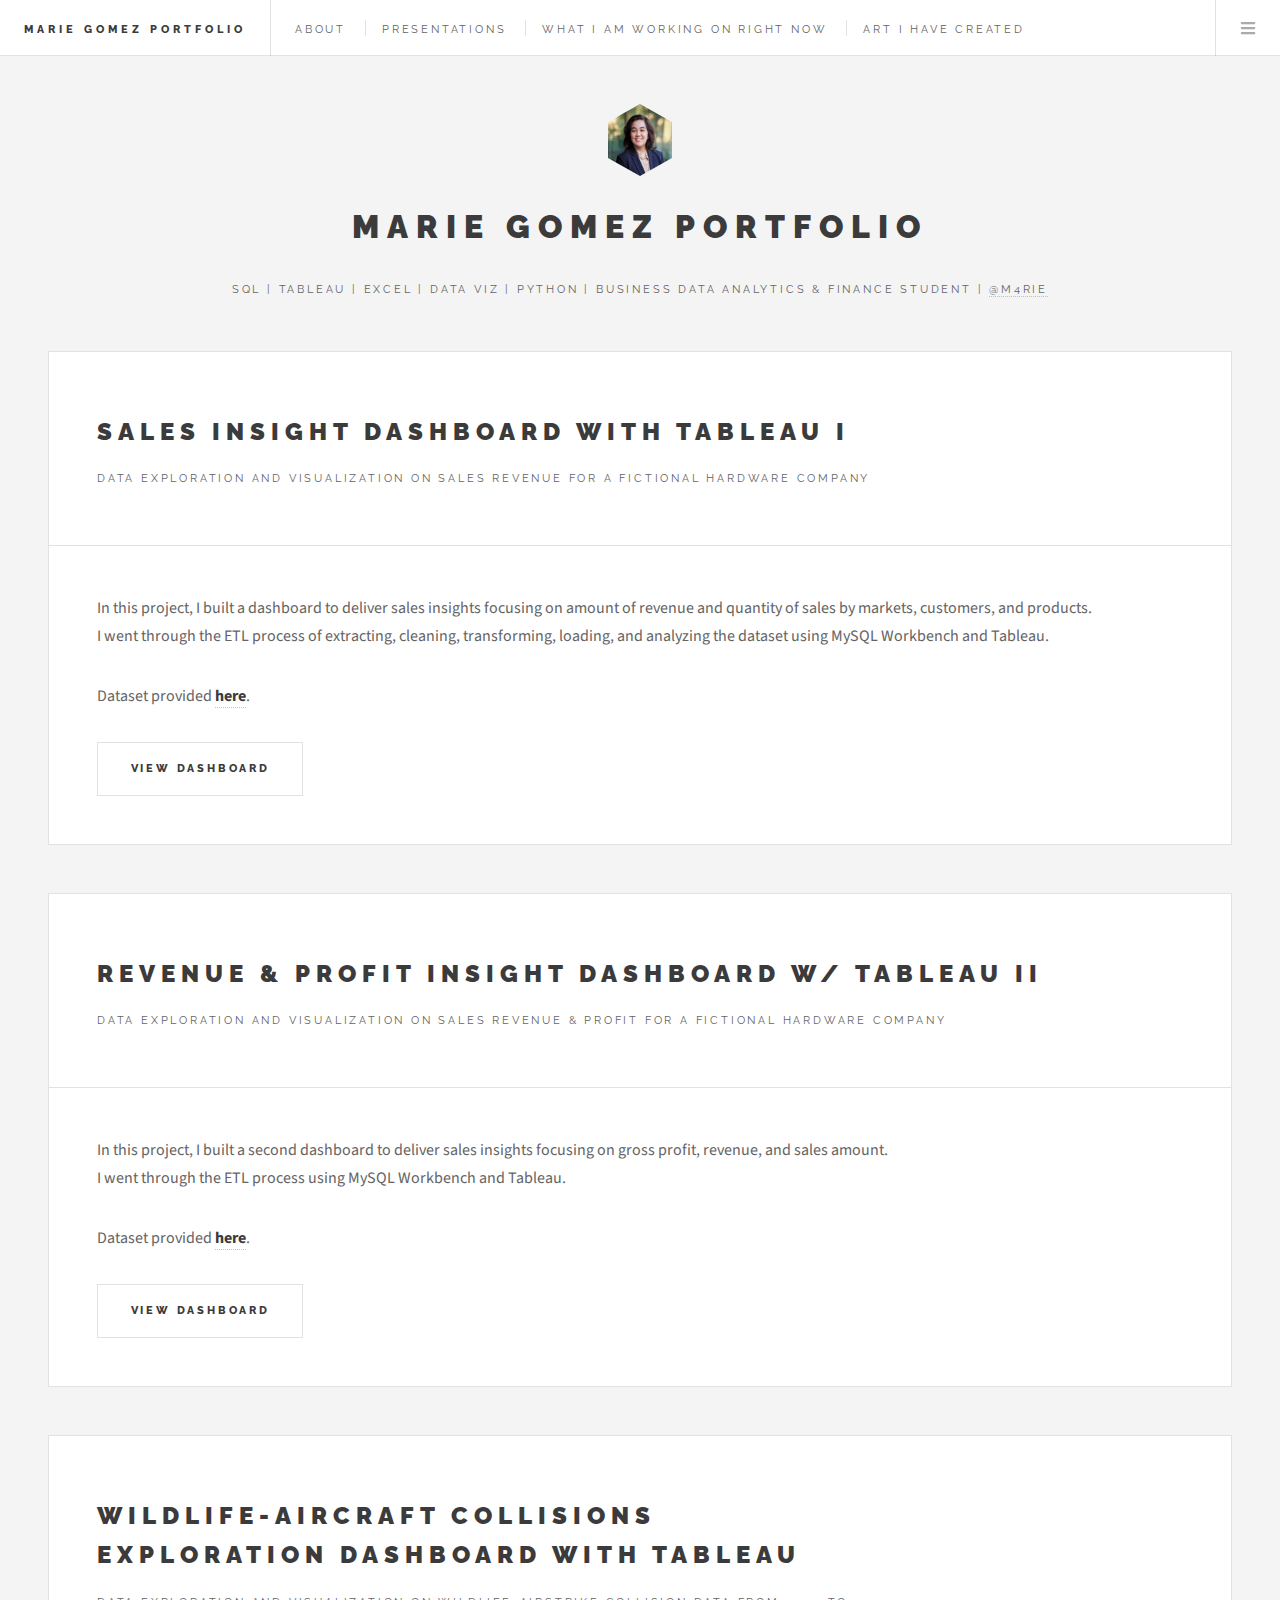
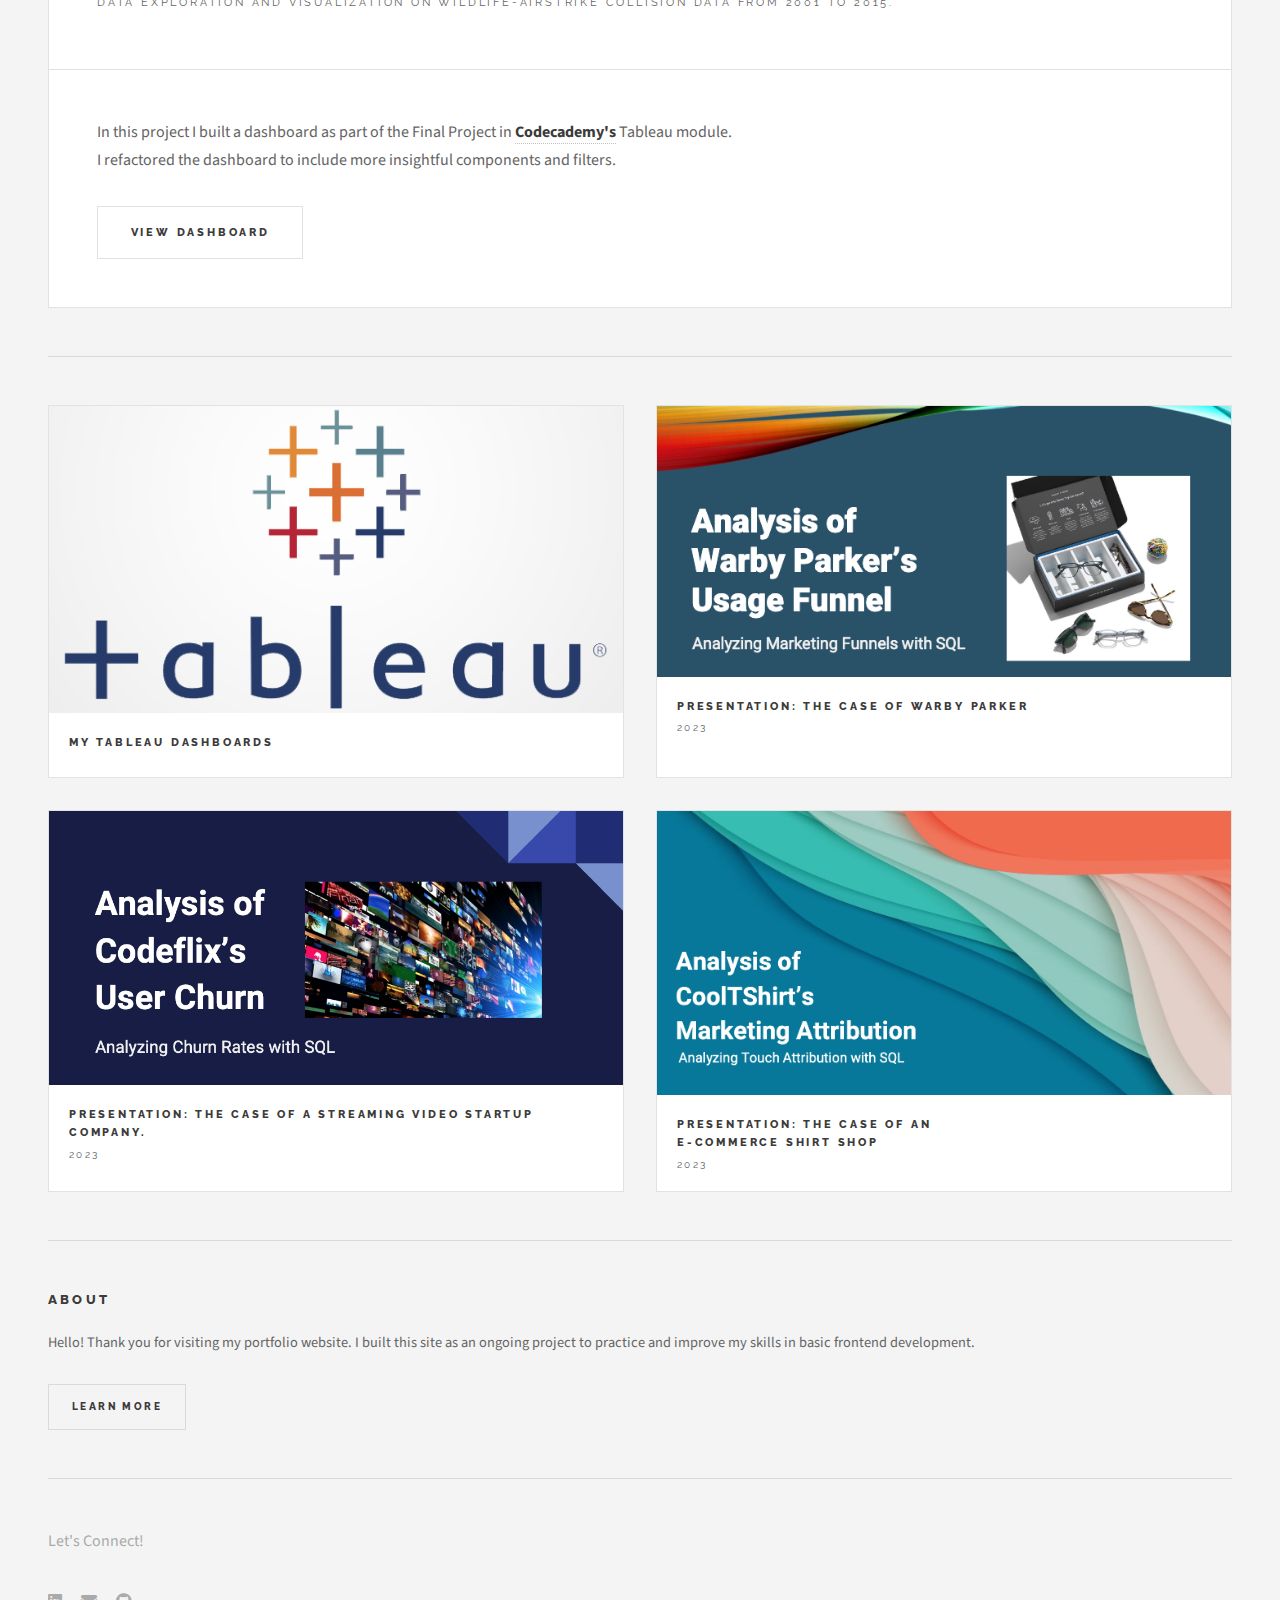
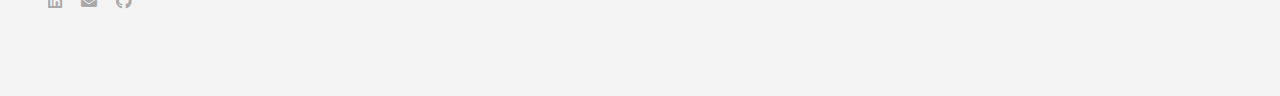
==== index.html @ 68d94559 "Add files via upload" ====
<!DOCTYPE html>
<!--
Hello! I have put this website together in 2 days, and this site is another project to include in my portfolio of work.
- Marie
-->
<html>
  <head>
    <title>Marie Gomez Portfolio</title>
    <meta charset="utf-8" />
    <meta
      name="viewport"
      content="width=device-width, initial-scale=1, user-scalable=no"
    />
    <link rel="stylesheet" href="assets/css/main.css" />
  </head>
  <body class="is-preload">
    <!-- Wrapper -->
    <div id="wrapper">
      <!-- Header -->
      <header id="header">
        <h1><a href="index.html">Marie Gomez Portfolio</a></h1>
        <nav class="links">
          <ul>
            <li><a href="about2.html">About</a></li>
            <li><a href="presentations2.html">Presentations</a></li>
            <li><a href="WIP2.html">What I am working on right now</a></li>
            <li><a href="art2.html">Art I have created</a></li>
          </ul>
        </nav>
        <nav class="main">
          <ul>
            <li class="menu">
              <a class="fa-bars" href="#menu">Menu</a>
            </li>
          </ul>
        </nav>
      </header>

      <!-- Menu -->
      <section id="menu">
        <!-- Links -->
        <section>
          <ul class="links">
            <li>
              <a href="about2.html">
                <h3>About</h3>
              </a>
            </li>
            <li>
              <a href="presentations2.html">
                <h3>Presentations</h3>
              </a>
            </li>
            <li>
              <a href="WIP2.html">
                <h3>Work in Progress</h3>
              </a>
            </li>
            <li>
              <a href="art2.html">
                <h3>Art I have created</h3>
              </a>
            </li>
          </ul>
        </section>
      </section>

      <!-- Main -->
      <div id="main">
        <!-- Post: TAB 1-->
        <article class="post">
          <header>
            <div class="title">
              <h2>
                <a
                  target="_blank"
                  href="https://public.tableau.com/views/Sales_transaction_exercise/Dashboard1?:language=en-US&:display_count=n&:origin=viz_share_link"
                >
                  SALES INSIGHT DASHBOARD WITH TABLEAU I</a
                >
              </h2>
              <p>
                DATA EXPLORATION AND VISUALIZATION ON SALES REVENUE FOR A
                FICTIONAL HARDWARE COMPANY
              </p>
            </div>
          </header>

          <div
            class="tableauPlaceholder"
            id="viz1684752300555"
            style="position: relative"
          >
            <noscript
              ><a href="#"
                ><img
                  alt="Dashboard 1 "
                  src="https:&#47;&#47;public.tableau.com&#47;static&#47;images&#47;sa&#47;sales_transaction_exercise_2__900x900&#47;Dashboard1&#47;1_rss.png"
                  style="border: none" /></a></noscript
            ><object class="tableauViz" style="display: none">
              <param
                name="host_url"
                value="https%3A%2F%2Fpublic.tableau.com%2F"
              />
              <param name="embed_code_version" value="3" />
              <param name="site_root" value="" />
              <param
                name="name"
                value="sales_transaction_exercise_2__900x900&#47;Dashboard1"
              />
              <param name="tabs" value="no" />
              <param name="toolbar" value="yes" />
              <param
                name="static_image"
                value="https:&#47;&#47;public.tableau.com&#47;static&#47;images&#47;sa&#47;sales_transaction_exercise_2__900x900&#47;Dashboard1&#47;1.png"
              />
              <param name="animate_transition" value="yes" />
              <param name="display_static_image" value="yes" />
              <param name="display_spinner" value="yes" />
              <param name="display_overlay" value="yes" />
              <param name="display_count" value="yes" />
              <param name="language" value="en-US" />
            </object>
          </div>
          <script type="text/javascript">
            var divElement = document.getElementById("viz1684752300555");
            var vizElement = divElement.getElementsByTagName("object")[0];
            if (divElement.offsetWidth > 800) {
              vizElement.style.width = "100%";
              vizElement.style.height = divElement.offsetWidth * 0.75 + "px";
            } else if (divElement.offsetWidth > 500) {
              vizElement.style.width = "100%";
              vizElement.style.height = divElement.offsetWidth * 0.75 + "px";
            } else {
              vizElement.style.width = "100%";
              vizElement.style.height = "1477px";
            }
            var scriptElement = document.createElement("script");
            scriptElement.src =
              "https://public.tableau.com/javascripts/api/viz_v1.js";
            vizElement.parentNode.insertBefore(scriptElement, vizElement);
          </script>
		  <p></p>
          <p>
            In this project, I built a dashboard to deliver sales insights focusing on amount of revenue and quantity of sales by markets, customers, and products. 
			<br> I went through the ETL process of extracting, cleaning, transforming, loading, and analyzing the dataset using MySQL Workbench and Tableau.
			<p> Dataset provided <a target = '_blank' href="https://github.com/codebasics/DataAnalysisProjects/blob/master/2_SalesInsightsTableau/db_dump.sql"><b>here</b></a>.
          </p>
          <footer>
            <ul class="actions">
              <li>
                <a
                  target="_blank"
                  href="https://public.tableau.com/app/profile/m4rie/viz/Sales_transaction_exercise/Dashboard1"
                  class="button large"
                  >View Dashboard</a
                >
              </li>
            </ul>
          </footer>
        </article>

        <!-- Post: TAB 2 -->
        <article class="post">
          <header>
            <div class="title">
              <h2>
                <a
                  target="_blank"
                  href="https://public.tableau.com/views/sales_profit_exercise_3/DashBoard-ProfitAnalysis?:language=en-US&:display_count=n&:origin=viz_share_link"
                >
                  REVENUE & PROFIT INSIGHT DASHBOARD W/ TABLEAU II</a
                >
              </h2>
              <p>
                DATA EXPLORATION AND VISUALIZATION ON SALES REVENUE & PROFIT FOR
                A FICTIONAL HARDWARE COMPANY
              </p>
            </div>
          </header>
          <div
            class="tableauPlaceholder"
            id="viz1684753415014"
            style="position: relative"
          >
            <noscript
              ><a href="#"
                ><img
                  alt="DashBoard- Profit Analysis "
                  src="https:&#47;&#47;public.tableau.com&#47;static&#47;images&#47;sa&#47;sales_profit_exercise_3_900x900&#47;DashBoard-ProfitAnalysis&#47;1_rss.png"
                  style="border: none" /></a></noscript
            ><object class="tableauViz" style="display: none">
              <param
                name="host_url"
                value="https%3A%2F%2Fpublic.tableau.com%2F"
              />
              <param name="embed_code_version" value="3" />
              <param name="site_root" value="" />
              <param
                name="name"
                value="sales_profit_exercise_3_900x900&#47;DashBoard-ProfitAnalysis"
              />
              <param name="tabs" value="no" />
              <param name="toolbar" value="yes" />
              <param
                name="static_image"
                value="https:&#47;&#47;public.tableau.com&#47;static&#47;images&#47;sa&#47;sales_profit_exercise_3_900x900&#47;DashBoard-ProfitAnalysis&#47;1.png"
              />
              <param name="animate_transition" value="yes" />
              <param name="display_static_image" value="yes" />
              <param name="display_spinner" value="yes" />
              <param name="display_overlay" value="yes" />
              <param name="display_count" value="yes" />
              <param name="language" value="en-US" />
            </object>
          </div>
          <script type="text/javascript">
            var divElement = document.getElementById("viz1684753415014");
            var vizElement = divElement.getElementsByTagName("object")[0];
            if (divElement.offsetWidth > 800) {
              vizElement.style.width = "100%";
              vizElement.style.height = divElement.offsetWidth * 0.75 + "px";
            } else if (divElement.offsetWidth > 500) {
              vizElement.style.width = "100%";
              vizElement.style.height = divElement.offsetWidth * 0.75 + "px";
            } else {
              vizElement.style.width = "100%";
              vizElement.style.height = "1677px";
            }
            var scriptElement = document.createElement("script");
            scriptElement.src =
              "https://public.tableau.com/javascripts/api/viz_v1.js";
            vizElement.parentNode.insertBefore(scriptElement, vizElement);
          </script>
          <p></p>
          <p>
            In this project, I built a second dashboard to deliver sales insights focusing on gross profit, revenue, and sales amount.  
			<br> I went through the ETL process using MySQL Workbench and Tableau.
			<p> Dataset provided <a target = '_blank' href="https://github.com/codebasics/DataAnalysisProjects/blob/master/2_SalesInsightsTableau/db_dump_version_2.sql"><b>here</b></a>.
          </p>
          <footer>
            <ul class="actions">
              <li>
                <a
                  target="_blank"
                  href="https://public.tableau.com/app/profile/m4rie/viz/sales_profit_exercise_3/DashBoard-ProfitAnalysis"
                  class="button large"
                  >VIEW DASHBOARD</a
                >
              </li>
            </ul>
          </footer>
        </article>

        <!-- Post: TAB 3 - plane-->
        <article class="post">
          <header>
            <div class="title">
              <h2>
                <a
                  target="_blank"
                  href="https://public.tableau.com/views/airplane-wildlife-strikerelation/Dashboard1?:language=en-US&:display_count=n&:origin=viz_share_link"
                  >Wildlife-Aircraft Collisions <br> EXPLORATION DASHBOARD WITH TABLEAU</a
                >
              </h2>
              <p>DATA EXPLORATION AND VISUALIZATION ON wildlife-airstrike collision DATA FROM 2001 to 2015.</p>
            </div>
          </header>
          <div
            class="tableauPlaceholder"
            id="viz1684755400654"
            style="position: relative"
          >
            <noscript
              ><a href="#"
                ><img
                  alt="Dashboard 1 "
                  src="https:&#47;&#47;public.tableau.com&#47;static&#47;images&#47;ai&#47;airplane_automaticsize&#47;Dashboard1&#47;1_rss.png"
                  style="border: none" /></a></noscript
            ><object class="tableauViz" style="display: none">
              <param
                name="host_url"
                value="https%3A%2F%2Fpublic.tableau.com%2F"
              />
              <param name="embed_code_version" value="3" />
              <param name="site_root" value="" />
              <param
                name="name"
                value="airplane_automaticsize&#47;Dashboard1"
              />
              <param name="tabs" value="no" />
              <param name="toolbar" value="yes" />
              <param
                name="static_image"
                value="https:&#47;&#47;public.tableau.com&#47;static&#47;images&#47;ai&#47;airplane_automaticsize&#47;Dashboard1&#47;1.png"
              />
              <param name="animate_transition" value="yes" />
              <param name="display_static_image" value="yes" />
              <param name="display_spinner" value="yes" />
              <param name="display_overlay" value="yes" />
              <param name="display_count" value="yes" />
              <param name="language" value="en-US" />
            </object>
          </div>
          <script type="text/javascript">
            var divElement = document.getElementById("viz1684755400654");
            var vizElement = divElement.getElementsByTagName("object")[0];
            if (divElement.offsetWidth > 800) {
              vizElement.style.width = "100%";
              vizElement.style.height = divElement.offsetWidth * 0.75 + "px";
            } else if (divElement.offsetWidth > 500) {
              vizElement.style.width = "100%";
              vizElement.style.height = divElement.offsetWidth * 0.75 + "px";
            } else {
              vizElement.style.width = "100%";
              vizElement.style.height = "1577px";
            }
            var scriptElement = document.createElement("script");
            scriptElement.src =
              "https://public.tableau.com/javascripts/api/viz_v1.js";
            vizElement.parentNode.insertBefore(scriptElement, vizElement);
          </script>

		<p></p>
          <p>
            In this project I built a dashboard as part of the Final Project in <a target = '_blank' href="https://www.codecademy.com/learn"><b>Codecademy's</b></a> Tableau module.
			<br> I refactored the dashboard to include more insightful components and filters. 
          </p>
          <footer>
            <ul class="actions">
              <li>
                <a
                  target="_blank"
                  href="https://public.tableau.com/views/airplane-wildlife-strikerelation/Dashboard1?:language=en-US&:display_count=n&:origin=viz_share_link"
                  class="button large"
                  >VIEW DASHBOARD</a
                >
              </li>
            </ul>
          </footer>
        </article>
      </div>

      <!-- Sidebar -->
      <section id="sidebar">
        <!-- Intro -->
        <section id="intro">
          <a href="#" class="logo"
            ><img src="images/profpic_small.jpeg" alt=""
          /></a>
          <header>
            <h2>Marie Gomez Portfolio</h2>
            <p>
              SQL | Tableau | Excel | Data Viz | Python | Business Data
              Analytics & Finance Student |
              <a target="_blank" href="https://www.linkedin.com/in/m4rie/"
                >@m4rie</a
              >
            </p>
          </header>
        </section>

        <!-- Mini Posts -->
        <section>
          <div class="mini-posts">
            <!-- Mini Post -- TABLEAU -->

            <article class="mini-post">
              <header>
                <h3>
                  <a
                    target="_blank"
                    href="https://public.tableau.com/app/profile/m4rie"
                    >My Tableau Dashboards</a
                  >
                </h3>
              </header>
              <a
                target="_blank"
                href="https://public.tableau.com/app/profile/m4rie"
                class="image"
                ><img src="images/tableau_logo.png" alt=""
              /></a>
            </article>

            <!-- Mini Post - WARBY -->
            <article class="mini-post">
              <header>
                <h3>
                  <a
                    target="_blank"
                    href="https://docs.google.com/presentation/d/e/2PACX-1vTYAOTTjMvmhknWYP803Bhc7GfMSidWFU2wBFrRifSLayCCwiSbQDUoaTpHlhUasA/pub?start=true&loop=false&delayms=3000"
                  >
                    Presentation: The case of Warby Parker</a
                  >
                </h3>
                <time class="published">2023</time>
              </header>
              <a
                target="_blank"
                href="https://docs.google.com/presentation/d/e/2PACX-1vTYAOTTjMvmhknWYP803Bhc7GfMSidWFU2wBFrRifSLayCCwiSbQDUoaTpHlhUasA/pub?start=true&loop=false&delayms=3000"
                class="image"
                ><img src="images/warby.png" alt=""
              /></a>
            </article>

            <!-- Mini Post -- CODEFLIX -->
            <article class="mini-post">
              <header>
                <h3>
                  <a
                    target="_blank"
                    href="https://docs.google.com/presentation/d/e/2PACX-1vQCfjXakrP8yP_Mf-pb8fDAV61XIXp5wSjYern2pyyVC_WeoEwCXV6qE60ZNYUKyg/pub?start=true&loop=false&delayms=3000"
                  >
                    Presentation: The case of a streaming video startup
                    company.</a
                  >
                </h3>
                <time class="published">2023</time>
              </header>
              <a
                target="_blank"
                href="https://docs.google.com/presentation/d/e/2PACX-1vQCfjXakrP8yP_Mf-pb8fDAV61XIXp5wSjYern2pyyVC_WeoEwCXV6qE60ZNYUKyg/pub?start=true&loop=false&delayms=3000"
                class="image"
                ><img src="images/codeflix.png" alt=""
              /></a>
            </article>

            <!-- Mini Post -- SHIRTS -->
            <article class="mini-post">
              <header>
                <h3>
                  <a
                    target="_blank"
                    href="https://docs.google.com/presentation/d/e/2PACX-1vTNLbVIlw8gYHLf4I0xjv-jE1wEaVpp39vpN2T1D_nyxTtQfoC_OZ3z7vwRHHFV_A/pub?start=true&loop=false&delayms=3000"
                  >
                    Presentation: The case of an <br />
                    e-commerce shirt shop</a
                  >
                </h3>
                <time class="published">2023</time>
              </header>
              <a
                target="_blank"
                href="https://docs.google.com/presentation/d/e/2PACX-1vTNLbVIlw8gYHLf4I0xjv-jE1wEaVpp39vpN2T1D_nyxTtQfoC_OZ3z7vwRHHFV_A/pub?start=true&loop=false&delayms=3000"
                class="image"
                ><img src="images/tshirts.png" alt=""
              /></a>
            </article>
          </div>
        </section>

        <!-- About -->
        <section class="blurb">
          <h2>About</h2>
          <p>
            Hello! Thank you for visiting my portfolio website. I built this site as an ongoing
             project to practice and improve my skills in basic frontend development. 
          </p>
          <ul class="actions">
            <li><a href="about2.html" class="button">Learn More</a></li>
          </ul>
        </section>

        <!-- Footer -->
        <section id="footer">
          <ul class="icons">
            <p>Let's Connect!</p>
            <li>
              <a
                target="_blank"
                href="https://www.linkedin.com/in/m4rie/"
                class="icon brands fa-linkedin"
                ><span class="label">LinkedIn</span></a
              >
            </li>
            <li>
              <a
                target="_blank"
                href="mailto:marie36@pdx.edu"
                class="icon solid fa-envelope"
                ><span class="label">Email</span></a
              >
            </li>
            <li>
              <a
                target="_blank"
                href="https://github.com/m4riegomez"
                class="icon brands fa-github"
                ><span class="label">Github</span></a
              >
            </li>
          </ul>
        </section>
      </section>
    </div>

    <!-- Scripts -->
    <script src="assets/js/jquery.min.js"></script>
    <script src="assets/js/browser.min.js"></script>
    <script src="assets/js/breakpoints.min.js"></script>
    <script src="assets/js/util.js"></script>
    <script src="assets/js/main.js"></script>
  </body>
</html>
---- assets/css/main.css ----
@import url(fontawesome-all.min.css);
@import url("https://fonts.googleapis.com/css?family=Source+Sans+Pro:400,700|Raleway:400,800,900");

/*
	Future Imperfect by HTML5 UP
	html5up.net | @ajlkn
	Free for personal and commercial use under the CCA 3.0 license (html5up.net/license)
*/

html, body, div, span, applet, object,
iframe, h1, h2, h3, h4, h5, h6, p, blockquote,
pre, a, abbr, acronym, address, big, cite,
code, del, dfn, em, img, ins, kbd, q, s, samp,
small, strike, strong, sub, sup, tt, var, b,
u, i, center, dl, dt, dd, ol, ul, li, fieldset,
form, label, legend, table, caption, tbody,
tfoot, thead, tr, th, td, article, aside,
canvas, details, embed, figure, figcaption,
footer, header, hgroup, menu, nav, output, ruby,
section, summary, time, mark, audio, video {
	margin: 0;
	padding: 0;
	border: 0;
	font-size: 100%;
	font: inherit;
	vertical-align: baseline;}

article, aside, details, figcaption, figure,
footer, header, hgroup, menu, nav, section {
	display: block;}

body {
	line-height: 1;
}

ol, ul {
	list-style: none;
}

blockquote, q {
	quotes: none;
}

	blockquote:before, blockquote:after, q:before, q:after {
		content: '';
		content: none;
	}

table {
	border-collapse: collapse;
	border-spacing: 0;
}

body {
	-webkit-text-size-adjust: none;
}

mark {
	background-color: transparent;
	color: inherit;
}

input::-moz-focus-inner {
	border: 0;
	padding: 0;
}

input, select, textarea {
	-moz-appearance: none;
	-webkit-appearance: none;
	-ms-appearance: none;
	appearance: none;
}

/* Basic */

	@-ms-viewport {
		width: device-width;
	}

	body {
		-ms-overflow-style: scrollbar;
	}

	@media screen and (max-width: 480px) {

		html, body {
			min-width: 320px;
		}

	}

	html {
		box-sizing: border-box;
	}

	*, *:before, *:after {
		box-sizing: inherit;
	}

	body {
		background: #f4f4f4;
	}

		body.is-preload *, body.is-preload *:before, body.is-preload *:after {
			-moz-animation: none !important;
			-webkit-animation: none !important;
			-ms-animation: none !important;
			animation: none !important;
			-moz-transition: none !important;
			-webkit-transition: none !important;
			-ms-transition: none !important;
			transition: none !important;
		}

/* Type */

	body, input, select, textarea {
		color: #646464;
		font-family: "Source Sans Pro", Helvetica, sans-serif;
		font-size: 14pt;
		font-weight: 400;
		line-height: 1.75;
	}

		@media screen and (max-width: 1680px) {

			body, input, select, textarea {
				font-size: 12pt;
			}

		}

		@media screen and (max-width: 1280px) {

			body, input, select, textarea {
				font-size: 12pt;
			}

		}

		@media screen and (max-width: 980px) {

			body, input, select, textarea {
				font-size: 12pt;
			}

		}

		@media screen and (max-width: 736px) {

			body, input, select, textarea {
				font-size: 12pt;
			}

		}

		@media screen and (max-width: 480px) {

			body, input, select, textarea {
				font-size: 12pt;
			}

		}

	a {
		-moz-transition: color 0.2s ease, border-bottom-color 0.2s ease;
		-webkit-transition: color 0.2s ease, border-bottom-color 0.2s ease;
		-ms-transition: color 0.2s ease, border-bottom-color 0.2s ease;
		transition: color 0.2s ease, border-bottom-color 0.2s ease;
		border-bottom: dotted 1px rgba(160, 160, 160, 0.65);
		color: inherit;
		text-decoration: none;
	}

		a:before {
			-moz-transition: color 0.2s ease;
			-webkit-transition: color 0.2s ease;
			-ms-transition: color 0.2s ease;
			transition: color 0.2s ease;
		}

		a:hover {
			border-bottom-color: transparent;
			color: #2ebaae !important;
		}

			a:hover:before {
				color: #2ebaae !important;
			}

	strong, b {
		color: #3c3b3b;
		font-weight: 700;
	}

	em, i {
		font-style: italic;
	}

	p {
		margin: 0 0 2em 0;
	}

	h1, h2, h3, h4, h5, h6 {
		color: #3c3b3b;
		font-family: "Raleway", Helvetica, sans-serif;
		font-weight: 800;
		letter-spacing: 0.25em;
		line-height: 1.65;
		margin: 0 0 1em 0;
		text-transform: uppercase;
	}

		h1 a, h2 a, h3 a, h4 a, h5 a, h6 a {
			color: inherit;
			border-bottom: 0;
		}

	h2 {
		font-size: 1.1em;
	}

	h3 {
		font-size: 0.9em;
	}

	h4 {
		font-size: 0.7em;
	}

	h5 {
		font-size: 0.7em;
	}

	h6 {
		font-size: 0.7em;
	}

	sub {
		font-size: 0.8em;
		position: relative;
		top: 0.5em;
	}

	sup {
		font-size: 0.8em;
		position: relative;
		top: -0.5em;
	}

	blockquote {
		border-left: solid 4px rgba(160, 160, 160, 0.3);
		font-style: italic;
		margin: 0 0 2em 0;
		padding: 0.5em 0 0.5em 2em;
	}

	code {
		background: rgba(160, 160, 160, 0.075);
		border: solid 1px rgba(160, 160, 160, 0.3);
		font-family: "Courier New", monospace;
		font-size: 0.9em;
		margin: 0 0.25em;
		padding: 0.25em 0.65em;
	}

	pre {
		-webkit-overflow-scrolling: touch;
		font-family: "Courier New", monospace;
		font-size: 0.9em;
		margin: 0 0 2em 0;
	}

		pre code {
			display: block;
			line-height: 1.75em;
			padding: 1em 1.5em;
			overflow-x: auto;
		}

	hr {
		border: 0;
		border-bottom: solid 1px rgba(160, 160, 160, 0.3);
		margin: 2em 0;
	}

		hr.major {
			margin: 3em 0;
		}

	.align-left {
		text-align: left;
	}

	.align-center {
		text-align: center;
	}

	.align-right {
		text-align: right;
	}

/* Row */

	.row {
		display: flex;
		flex-wrap: wrap;
		box-sizing: border-box;
		align-items: stretch;
	}

		.row > * {
			box-sizing: border-box;
		}

		.row.gtr-uniform > * > :last-child {
			margin-bottom: 0;
		}

		.row.aln-left {
			justify-content: flex-start;
		}

		.row.aln-center {
			justify-content: center;
		}

		.row.aln-right {
			justify-content: flex-end;
		}

		.row.aln-top {
			align-items: flex-start;
		}

		.row.aln-middle {
			align-items: center;
		}

		.row.aln-bottom {
			align-items: flex-end;
		}

		.row > .imp {
			order: -1;
		}

		.row > .col-1 {
			width: 8.33333%;
		}

		.row > .off-1 {
			margin-left: 8.33333%;
		}

		.row > .col-2 {
			width: 16.66667%;
		}

		.row > .off-2 {
			margin-left: 16.66667%;
		}

		.row > .col-3 {
			width: 25%;
		}

		.row > .off-3 {
			margin-left: 25%;
		}

		.row > .col-4 {
			width: 33.33333%;
		}

		.row > .off-4 {
			margin-left: 33.33333%;
		}

		.row > .col-5 {
			width: 41.66667%;
		}

		.row > .off-5 {
			margin-left: 41.66667%;
		}

		.row > .col-6 {
			width: 50%;
		}

		.row > .off-6 {
			margin-left: 50%;
		}

		.row > .col-7 {
			width: 58.33333%;
		}

		.row > .off-7 {
			margin-left: 58.33333%;
		}

		.row > .col-8 {
			width: 66.66667%;
		}

		.row > .off-8 {
			margin-left: 66.66667%;
		}

		.row > .col-9 {
			width: 75%;
		}

		.row > .off-9 {
			margin-left: 75%;
		}

		.row > .col-10 {
			width: 83.33333%;
		}

		.row > .off-10 {
			margin-left: 83.33333%;
		}

		.row > .col-11 {
			width: 91.66667%;
		}

		.row > .off-11 {
			margin-left: 91.66667%;
		}

		.row > .col-12 {
			width: 100%;
		}

		.row > .off-12 {
			margin-left: 100%;
		}

		.row.gtr-0 {
			margin-top: 0;
			margin-left: 0em;
		}

			.row.gtr-0 > * {
				padding: 0 0 0 0em;
			}

			.row.gtr-0.gtr-uniform {
				margin-top: 0em;
			}

				.row.gtr-0.gtr-uniform > * {
					padding-top: 0em;
				}

		.row.gtr-25 {
			margin-top: 0;
			margin-left: -0.25em;
		}

			.row.gtr-25 > * {
				padding: 0 0 0 0.25em;
			}

			.row.gtr-25.gtr-uniform {
				margin-top: -0.25em;
			}

				.row.gtr-25.gtr-uniform > * {
					padding-top: 0.25em;
				}

		.row.gtr-50 {
			margin-top: 0;
			margin-left: -0.5em;
		}

			.row.gtr-50 > * {
				padding: 0 0 0 0.5em;
			}

			.row.gtr-50.gtr-uniform {
				margin-top: -0.5em;
			}

				.row.gtr-50.gtr-uniform > * {
					padding-top: 0.5em;
				}

		.row {
			margin-top: 0;
			margin-left: -1em;
		}

			.row > * {
				padding: 0 0 0 1em;
			}

			.row.gtr-uniform {
				margin-top: -1em;
			}

				.row.gtr-uniform > * {
					padding-top: 1em;
				}

		.row.gtr-150 {
			margin-top: 0;
			margin-left: -1.5em;
		}

			.row.gtr-150 > * {
				padding: 0 0 0 1.5em;
			}

			.row.gtr-150.gtr-uniform {
				margin-top: -1.5em;
			}

				.row.gtr-150.gtr-uniform > * {
					padding-top: 1.5em;
				}

		.row.gtr-200 {
			margin-top: 0;
			margin-left: -2em;
		}

			.row.gtr-200 > * {
				padding: 0 0 0 2em;
			}

			.row.gtr-200.gtr-uniform {
				margin-top: -2em;
			}

				.row.gtr-200.gtr-uniform > * {
					padding-top: 2em;
				}

		@media screen and (max-width: 1680px) {

			.row {
				display: flex;
				flex-wrap: wrap;
				box-sizing: border-box;
				align-items: stretch;
			}

				.row > * {
					box-sizing: border-box;
				}

				.row.gtr-uniform > * > :last-child {
					margin-bottom: 0;
				}

				.row.aln-left {
					justify-content: flex-start;
				}

				.row.aln-center {
					justify-content: center;
				}

				.row.aln-right {
					justify-content: flex-end;
				}

				.row.aln-top {
					align-items: flex-start;
				}

				.row.aln-middle {
					align-items: center;
				}

				.row.aln-bottom {
					align-items: flex-end;
				}

				.row > .imp-xlarge {
					order: -1;
				}

				.row > .col-1-xlarge {
					width: 8.33333%;
				}

				.row > .off-1-xlarge {
					margin-left: 8.33333%;
				}

				.row > .col-2-xlarge {
					width: 16.66667%;
				}

				.row > .off-2-xlarge {
					margin-left: 16.66667%;
				}

				.row > .col-3-xlarge {
					width: 25%;
				}

				.row > .off-3-xlarge {
					margin-left: 25%;
				}

				.row > .col-4-xlarge {
					width: 33.33333%;
				}

				.row > .off-4-xlarge {
					margin-left: 33.33333%;
				}

				.row > .col-5-xlarge {
					width: 41.66667%;
				}

				.row > .off-5-xlarge {
					margin-left: 41.66667%;
				}

				.row > .col-6-xlarge {
					width: 50%;
				}

				.row > .off-6-xlarge {
					margin-left: 50%;
				}

				.row > .col-7-xlarge {
					width: 58.33333%;
				}

				.row > .off-7-xlarge {
					margin-left: 58.33333%;
				}

				.row > .col-8-xlarge {
					width: 66.66667%;
				}

				.row > .off-8-xlarge {
					margin-left: 66.66667%;
				}

				.row > .col-9-xlarge {
					width: 75%;
				}

				.row > .off-9-xlarge {
					margin-left: 75%;
				}

				.row > .col-10-xlarge {
					width: 83.33333%;
				}

				.row > .off-10-xlarge {
					margin-left: 83.33333%;
				}

				.row > .col-11-xlarge {
					width: 91.66667%;
				}

				.row > .off-11-xlarge {
					margin-left: 91.66667%;
				}

				.row > .col-12-xlarge {
					width: 100%;
				}

				.row > .off-12-xlarge {
					margin-left: 100%;
				}

				.row.gtr-0 {
					margin-top: 0;
					margin-left: 0em;
				}

					.row.gtr-0 > * {
						padding: 0 0 0 0em;
					}

					.row.gtr-0.gtr-uniform {
						margin-top: 0em;
					}

						.row.gtr-0.gtr-uniform > * {
							padding-top: 0em;
						}

				.row.gtr-25 {
					margin-top: 0;
					margin-left: -0.25em;
				}

					.row.gtr-25 > * {
						padding: 0 0 0 0.25em;
					}

					.row.gtr-25.gtr-uniform {
						margin-top: -0.25em;
					}

						.row.gtr-25.gtr-uniform > * {
							padding-top: 0.25em;
						}

				.row.gtr-50 {
					margin-top: 0;
					margin-left: -0.5em;
				}

					.row.gtr-50 > * {
						padding: 0 0 0 0.5em;
					}

					.row.gtr-50.gtr-uniform {
						margin-top: -0.5em;
					}

						.row.gtr-50.gtr-uniform > * {
							padding-top: 0.5em;
						}

				.row {
					margin-top: 0;
					margin-left: -1em;
				}

					.row > * {
						padding: 0 0 0 1em;
					}

					.row.gtr-uniform {
						margin-top: -1em;
					}

						.row.gtr-uniform > * {
							padding-top: 1em;
						}

				.row.gtr-150 {
					margin-top: 0;
					margin-left: -1.5em;
				}

					.row.gtr-150 > * {
						padding: 0 0 0 1.5em;
					}

					.row.gtr-150.gtr-uniform {
						margin-top: -1.5em;
					}

						.row.gtr-150.gtr-uniform > * {
							padding-top: 1.5em;
						}

				.row.gtr-200 {
					margin-top: 0;
					margin-left: -2em;
				}

					.row.gtr-200 > * {
						padding: 0 0 0 2em;
					}

					.row.gtr-200.gtr-uniform {
						margin-top: -2em;
					}

						.row.gtr-200.gtr-uniform > * {
							padding-top: 2em;
						}

		}

		@media screen and (max-width: 1280px) {

			.row {
				display: flex;
				flex-wrap: wrap;
				box-sizing: border-box;
				align-items: stretch;
			}

				.row > * {
					box-sizing: border-box;
				}

				.row.gtr-uniform > * > :last-child {
					margin-bottom: 0;
				}

				.row.aln-left {
					justify-content: flex-start;
				}

				.row.aln-center {
					justify-content: center;
				}

				.row.aln-right {
					justify-content: flex-end;
				}

				.row.aln-top {
					align-items: flex-start;
				}

				.row.aln-middle {
					align-items: center;
				}

				.row.aln-bottom {
					align-items: flex-end;
				}

				.row > .imp-large {
					order: -1;
				}

				.row > .col-1-large {
					width: 8.33333%;
				}

				.row > .off-1-large {
					margin-left: 8.33333%;
				}

				.row > .col-2-large {
					width: 16.66667%;
				}

				.row > .off-2-large {
					margin-left: 16.66667%;
				}

				.row > .col-3-large {
					width: 25%;
				}

				.row > .off-3-large {
					margin-left: 25%;
				}

				.row > .col-4-large {
					width: 33.33333%;
				}

				.row > .off-4-large {
					margin-left: 33.33333%;
				}

				.row > .col-5-large {
					width: 41.66667%;
				}

				.row > .off-5-large {
					margin-left: 41.66667%;
				}

				.row > .col-6-large {
					width: 50%;
				}

				.row > .off-6-large {
					margin-left: 50%;
				}

				.row > .col-7-large {
					width: 58.33333%;
				}

				.row > .off-7-large {
					margin-left: 58.33333%;
				}

				.row > .col-8-large {
					width: 66.66667%;
				}

				.row > .off-8-large {
					margin-left: 66.66667%;
				}

				.row > .col-9-large {
					width: 75%;
				}

				.row > .off-9-large {
					margin-left: 75%;
				}

				.row > .col-10-large {
					width: 83.33333%;
				}

				.row > .off-10-large {
					margin-left: 83.33333%;
				}

				.row > .col-11-large {
					width: 91.66667%;
				}

				.row > .off-11-large {
					margin-left: 91.66667%;
				}

				.row > .col-12-large {
					width: 100%;
				}

				.row > .off-12-large {
					margin-left: 100%;
				}

				.row.gtr-0 {
					margin-top: 0;
					margin-left: 0em;
				}

					.row.gtr-0 > * {
						padding: 0 0 0 0em;
					}

					.row.gtr-0.gtr-uniform {
						margin-top: 0em;
					}

						.row.gtr-0.gtr-uniform > * {
							padding-top: 0em;
						}

				.row.gtr-25 {
					margin-top: 0;
					margin-left: -0.25em;
				}

					.row.gtr-25 > * {
						padding: 0 0 0 0.25em;
					}

					.row.gtr-25.gtr-uniform {
						margin-top: -0.25em;
					}

						.row.gtr-25.gtr-uniform > * {
							padding-top: 0.25em;
						}

				.row.gtr-50 {
					margin-top: 0;
					margin-left: -0.5em;
				}

					.row.gtr-50 > * {
						padding: 0 0 0 0.5em;
					}

					.row.gtr-50.gtr-uniform {
						margin-top: -0.5em;
					}

						.row.gtr-50.gtr-uniform > * {
							padding-top: 0.5em;
						}

				.row {
					margin-top: 0;
					margin-left: -1em;
				}

					.row > * {
						padding: 0 0 0 1em;
					}

					.row.gtr-uniform {
						margin-top: -1em;
					}

						.row.gtr-uniform > * {
							padding-top: 1em;
						}

				.row.gtr-150 {
					margin-top: 0;
					margin-left: -1.5em;
				}

					.row.gtr-150 > * {
						padding: 0 0 0 1.5em;
					}

					.row.gtr-150.gtr-uniform {
						margin-top: -1.5em;
					}

						.row.gtr-150.gtr-uniform > * {
							padding-top: 1.5em;
						}

				.row.gtr-200 {
					margin-top: 0;
					margin-left: -2em;
				}

					.row.gtr-200 > * {
						padding: 0 0 0 2em;
					}

					.row.gtr-200.gtr-uniform {
						margin-top: -2em;
					}

						.row.gtr-200.gtr-uniform > * {
							padding-top: 2em;
						}

		}

		@media screen and (max-width: 980px) {

			.row {
				display: flex;
				flex-wrap: wrap;
				box-sizing: border-box;
				align-items: stretch;
			}

				.row > * {
					box-sizing: border-box;
				}

				.row.gtr-uniform > * > :last-child {
					margin-bottom: 0;
				}

				.row.aln-left {
					justify-content: flex-start;
				}

				.row.aln-center {
					justify-content: center;
				}

				.row.aln-right {
					justify-content: flex-end;
				}

				.row.aln-top {
					align-items: flex-start;
				}

				.row.aln-middle {
					align-items: center;
				}

				.row.aln-bottom {
					align-items: flex-end;
				}

				.row > .imp-medium {
					order: -1;
				}

				.row > .col-1-medium {
					width: 8.33333%;
				}

				.row > .off-1-medium {
					margin-left: 8.33333%;
				}

				.row > .col-2-medium {
					width: 16.66667%;
				}

				.row > .off-2-medium {
					margin-left: 16.66667%;
				}

				.row > .col-3-medium {
					width: 25%;
				}

				.row > .off-3-medium {
					margin-left: 25%;
				}

				.row > .col-4-medium {
					width: 33.33333%;
				}

				.row > .off-4-medium {
					margin-left: 33.33333%;
				}

				.row > .col-5-medium {
					width: 41.66667%;
				}

				.row > .off-5-medium {
					margin-left: 41.66667%;
				}

				.row > .col-6-medium {
					width: 50%;
				}

				.row > .off-6-medium {
					margin-left: 50%;
				}

				.row > .col-7-medium {
					width: 58.33333%;
				}

				.row > .off-7-medium {
					margin-left: 58.33333%;
				}

				.row > .col-8-medium {
					width: 66.66667%;
				}

				.row > .off-8-medium {
					margin-left: 66.66667%;
				}

				.row > .col-9-medium {
					width: 75%;
				}

				.row > .off-9-medium {
					margin-left: 75%;
				}

				.row > .col-10-medium {
					width: 83.33333%;
				}

				.row > .off-10-medium {
					margin-left: 83.33333%;
				}

				.row > .col-11-medium {
					width: 91.66667%;
				}

				.row > .off-11-medium {
					margin-left: 91.66667%;
				}

				.row > .col-12-medium {
					width: 100%;
				}

				.row > .off-12-medium {
					margin-left: 100%;
				}

				.row.gtr-0 {
					margin-top: 0;
					margin-left: 0em;
				}

					.row.gtr-0 > * {
						padding: 0 0 0 0em;
					}

					.row.gtr-0.gtr-uniform {
						margin-top: 0em;
					}

						.row.gtr-0.gtr-uniform > * {
							padding-top: 0em;
						}

				.row.gtr-25 {
					margin-top: 0;
					margin-left: -0.25em;
				}

					.row.gtr-25 > * {
						padding: 0 0 0 0.25em;
					}

					.row.gtr-25.gtr-uniform {
						margin-top: -0.25em;
					}

						.row.gtr-25.gtr-uniform > * {
							padding-top: 0.25em;
						}

				.row.gtr-50 {
					margin-top: 0;
					margin-left: -0.5em;
				}

					.row.gtr-50 > * {
						padding: 0 0 0 0.5em;
					}

					.row.gtr-50.gtr-uniform {
						margin-top: -0.5em;
					}

						.row.gtr-50.gtr-uniform > * {
							padding-top: 0.5em;
						}

				.row {
					margin-top: 0;
					margin-left: -1em;
				}

					.row > * {
						padding: 0 0 0 1em;
					}

					.row.gtr-uniform {
						margin-top: -1em;
					}

						.row.gtr-uniform > * {
							padding-top: 1em;
						}

				.row.gtr-150 {
					margin-top: 0;
					margin-left: -1.5em;
				}

					.row.gtr-150 > * {
						padding: 0 0 0 1.5em;
					}

					.row.gtr-150.gtr-uniform {
						margin-top: -1.5em;
					}

						.row.gtr-150.gtr-uniform > * {
							padding-top: 1.5em;
						}

				.row.gtr-200 {
					margin-top: 0;
					margin-left: -2em;
				}

					.row.gtr-200 > * {
						padding: 0 0 0 2em;
					}

					.row.gtr-200.gtr-uniform {
						margin-top: -2em;
					}

						.row.gtr-200.gtr-uniform > * {
							padding-top: 2em;
						}

		}

		@media screen and (max-width: 736px) {

			.row {
				display: flex;
				flex-wrap: wrap;
				box-sizing: border-box;
				align-items: stretch;
			}

				.row > * {
					box-sizing: border-box;
				}

				.row.gtr-uniform > * > :last-child {
					margin-bottom: 0;
				}

				.row.aln-left {
					justify-content: flex-start;
				}

				.row.aln-center {
					justify-content: center;
				}

				.row.aln-right {
					justify-content: flex-end;
				}

				.row.aln-top {
					align-items: flex-start;
				}

				.row.aln-middle {
					align-items: center;
				}

				.row.aln-bottom {
					align-items: flex-end;
				}

				.row > .imp-small {
					order: -1;
				}

				.row > .col-1-small {
					width: 8.33333%;
				}

				.row > .off-1-small {
					margin-left: 8.33333%;
				}

				.row > .col-2-small {
					width: 16.66667%;
				}

				.row > .off-2-small {
					margin-left: 16.66667%;
				}

				.row > .col-3-small {
					width: 25%;
				}

				.row > .off-3-small {
					margin-left: 25%;
				}

				.row > .col-4-small {
					width: 33.33333%;
				}

				.row > .off-4-small {
					margin-left: 33.33333%;
				}

				.row > .col-5-small {
					width: 41.66667%;
				}

				.row > .off-5-small {
					margin-left: 41.66667%;
				}

				.row > .col-6-small {
					width: 50%;
				}

				.row > .off-6-small {
					margin-left: 50%;
				}

				.row > .col-7-small {
					width: 58.33333%;
				}

				.row > .off-7-small {
					margin-left: 58.33333%;
				}

				.row > .col-8-small {
					width: 66.66667%;
				}

				.row > .off-8-small {
					margin-left: 66.66667%;
				}

				.row > .col-9-small {
					width: 75%;
				}

				.row > .off-9-small {
					margin-left: 75%;
				}

				.row > .col-10-small {
					width: 83.33333%;
				}

				.row > .off-10-small {
					margin-left: 83.33333%;
				}

				.row > .col-11-small {
					width: 91.66667%;
				}

				.row > .off-11-small {
					margin-left: 91.66667%;
				}

				.row > .col-12-small {
					width: 100%;
				}

				.row > .off-12-small {
					margin-left: 100%;
				}

				.row.gtr-0 {
					margin-top: 0;
					margin-left: 0em;
				}

					.row.gtr-0 > * {
						padding: 0 0 0 0em;
					}

					.row.gtr-0.gtr-uniform {
						margin-top: 0em;
					}

						.row.gtr-0.gtr-uniform > * {
							padding-top: 0em;
						}

				.row.gtr-25 {
					margin-top: 0;
					margin-left: -0.25em;
				}

					.row.gtr-25 > * {
						padding: 0 0 0 0.25em;
					}

					.row.gtr-25.gtr-uniform {
						margin-top: -0.25em;
					}

						.row.gtr-25.gtr-uniform > * {
							padding-top: 0.25em;
						}

				.row.gtr-50 {
					margin-top: 0;
					margin-left: -0.5em;
				}

					.row.gtr-50 > * {
						padding: 0 0 0 0.5em;
					}

					.row.gtr-50.gtr-uniform {
						margin-top: -0.5em;
					}

						.row.gtr-50.gtr-uniform > * {
							padding-top: 0.5em;
						}

				.row {
					margin-top: 0;
					margin-left: -1em;
				}

					.row > * {
						padding: 0 0 0 1em;
					}

					.row.gtr-uniform {
						margin-top: -1em;
					}

						.row.gtr-uniform > * {
							padding-top: 1em;
						}

				.row.gtr-150 {
					margin-top: 0;
					margin-left: -1.5em;
				}

					.row.gtr-150 > * {
						padding: 0 0 0 1.5em;
					}

					.row.gtr-150.gtr-uniform {
						margin-top: -1.5em;
					}

						.row.gtr-150.gtr-uniform > * {
							padding-top: 1.5em;
						}

				.row.gtr-200 {
					margin-top: 0;
					margin-left: -2em;
				}

					.row.gtr-200 > * {
						padding: 0 0 0 2em;
					}

					.row.gtr-200.gtr-uniform {
						margin-top: -2em;
					}

						.row.gtr-200.gtr-uniform > * {
							padding-top: 2em;
						}

		}

		@media screen and (max-width: 480px) {

			.row {
				display: flex;
				flex-wrap: wrap;
				box-sizing: border-box;
				align-items: stretch;
			}

				.row > * {
					box-sizing: border-box;
				}

				.row.gtr-uniform > * > :last-child {
					margin-bottom: 0;
				}

				.row.aln-left {
					justify-content: flex-start;
				}

				.row.aln-center {
					justify-content: center;
				}

				.row.aln-right {
					justify-content: flex-end;
				}

				.row.aln-top {
					align-items: flex-start;
				}

				.row.aln-middle {
					align-items: center;
				}

				.row.aln-bottom {
					align-items: flex-end;
				}

				.row > .imp-xsmall {
					order: -1;
				}

				.row > .col-1-xsmall {
					width: 8.33333%;
				}

				.row > .off-1-xsmall {
					margin-left: 8.33333%;
				}

				.row > .col-2-xsmall {
					width: 16.66667%;
				}

				.row > .off-2-xsmall {
					margin-left: 16.66667%;
				}

				.row > .col-3-xsmall {
					width: 25%;
				}

				.row > .off-3-xsmall {
					margin-left: 25%;
				}

				.row > .col-4-xsmall {
					width: 33.33333%;
				}

				.row > .off-4-xsmall {
					margin-left: 33.33333%;
				}

				.row > .col-5-xsmall {
					width: 41.66667%;
				}

				.row > .off-5-xsmall {
					margin-left: 41.66667%;
				}

				.row > .col-6-xsmall {
					width: 50%;
				}

				.row > .off-6-xsmall {
					margin-left: 50%;
				}

				.row > .col-7-xsmall {
					width: 58.33333%;
				}

				.row > .off-7-xsmall {
					margin-left: 58.33333%;
				}

				.row > .col-8-xsmall {
					width: 66.66667%;
				}

				.row > .off-8-xsmall {
					margin-left: 66.66667%;
				}

				.row > .col-9-xsmall {
					width: 75%;
				}

				.row > .off-9-xsmall {
					margin-left: 75%;
				}

				.row > .col-10-xsmall {
					width: 83.33333%;
				}

				.row > .off-10-xsmall {
					margin-left: 83.33333%;
				}

				.row > .col-11-xsmall {
					width: 91.66667%;
				}

				.row > .off-11-xsmall {
					margin-left: 91.66667%;
				}

				.row > .col-12-xsmall {
					width: 100%;
				}

				.row > .off-12-xsmall {
					margin-left: 100%;
				}

				.row.gtr-0 {
					margin-top: 0;
					margin-left: 0em;
				}

					.row.gtr-0 > * {
						padding: 0 0 0 0em;
					}

					.row.gtr-0.gtr-uniform {
						margin-top: 0em;
					}

						.row.gtr-0.gtr-uniform > * {
							padding-top: 0em;
						}

				.row.gtr-25 {
					margin-top: 0;
					margin-left: -0.25em;
				}

					.row.gtr-25 > * {
						padding: 0 0 0 0.25em;
					}

					.row.gtr-25.gtr-uniform {
						margin-top: -0.25em;
					}

						.row.gtr-25.gtr-uniform > * {
							padding-top: 0.25em;
						}

				.row.gtr-50 {
					margin-top: 0;
					margin-left: -0.5em;
				}

					.row.gtr-50 > * {
						padding: 0 0 0 0.5em;
					}

					.row.gtr-50.gtr-uniform {
						margin-top: -0.5em;
					}

						.row.gtr-50.gtr-uniform > * {
							padding-top: 0.5em;
						}

				.row {
					margin-top: 0;
					margin-left: -1em;
				}

					.row > * {
						padding: 0 0 0 1em;
					}

					.row.gtr-uniform {
						margin-top: -1em;
					}

						.row.gtr-uniform > * {
							padding-top: 1em;
						}

				.row.gtr-150 {
					margin-top: 0;
					margin-left: -1.5em;
				}

					.row.gtr-150 > * {
						padding: 0 0 0 1.5em;
					}

					.row.gtr-150.gtr-uniform {
						margin-top: -1.5em;
					}

						.row.gtr-150.gtr-uniform > * {
							padding-top: 1.5em;
						}

				.row.gtr-200 {
					margin-top: 0;
					margin-left: -2em;
				}

					.row.gtr-200 > * {
						padding: 0 0 0 2em;
					}

					.row.gtr-200.gtr-uniform {
						margin-top: -2em;
					}

						.row.gtr-200.gtr-uniform > * {
							padding-top: 2em;
						}

		}

/* Author */

	.author {
		display: -moz-flex;
		display: -webkit-flex;
		display: -ms-flex;
		display: flex;
		-moz-flex-direction: row;
		-webkit-flex-direction: row;
		-ms-flex-direction: row;
		flex-direction: row;
		-moz-align-items: center;
		-webkit-align-items: center;
		-ms-align-items: center;
		align-items: center;
		-moz-justify-content: -moz-flex-end;
		-webkit-justify-content: -webkit-flex-end;
		-ms-justify-content: -ms-flex-end;
		justify-content: flex-end;
		border-bottom: 0;
		font-family: "Raleway", Helvetica, sans-serif;
		font-size: 0.6em;
		font-weight: 400;
		letter-spacing: 0.25em;
		text-transform: uppercase;
		white-space: nowrap;
	}

		.author .name {
			-moz-transition: border-bottom-color 0.2s ease;
			-webkit-transition: border-bottom-color 0.2s ease;
			-ms-transition: border-bottom-color 0.2s ease;
			transition: border-bottom-color 0.2s ease;
			border-bottom: dotted 1px rgba(160, 160, 160, 0.65);
			display: block;
			margin: 0 1.5em 0 0;
		}

		.author img {
			border-radius: 100%;
			display: block;
			width: 4em;
		}

		.author:hover .name {
			border-bottom-color: transparent;
		}

/* Blurb */

	.blurb h2 {
		font-size: 0.8em;
		margin: 0 0 1.5em 0;
	}

	.blurb h3 {
		font-size: 0.7em;
	}

	.blurb p {
		font-size: 0.9em;
	}

/* Box */

	.box {
		border: solid 1px rgba(160, 160, 160, 0.3);
		margin-bottom: 2em;
		padding: 1.5em;
	}

		.box > :last-child,
		.box > :last-child > :last-child,
		.box > :last-child > :last-child > :last-child {
			margin-bottom: 0;
		}

		.box.alt {
			border: 0;
			border-radius: 0;
			padding: 0;
		}

/* Button */

	input[type="submit"],
	input[type="reset"],
	input[type="button"],
	button,
	.button {
		-moz-appearance: none;
		-webkit-appearance: none;
		-ms-appearance: none;
		appearance: none;
		-moz-transition: background-color 0.2s ease, box-shadow 0.2s ease, color 0.2s ease;
		-webkit-transition: background-color 0.2s ease, box-shadow 0.2s ease, color 0.2s ease;
		-ms-transition: background-color 0.2s ease, box-shadow 0.2s ease, color 0.2s ease;
		transition: background-color 0.2s ease, box-shadow 0.2s ease, color 0.2s ease;
		background-color: transparent;
		border: 0;
		box-shadow: inset 0 0 0 1px rgba(160, 160, 160, 0.3);
		color: #3c3b3b !important;
		cursor: pointer;
		display: inline-block;
		font-family: "Raleway", Helvetica, sans-serif;
		font-size: 0.6em;
		font-weight: 800;
		height: 4.8125em;
		letter-spacing: 0.25em;
		line-height: 4.8125em;
		padding: 0 2.5em;
		text-align: center;
		text-decoration: none;
		text-transform: uppercase;
		white-space: nowrap;
	}

		input[type="submit"]:hover,
		input[type="reset"]:hover,
		input[type="button"]:hover,
		button:hover,
		.button:hover {
			box-shadow: inset 0 0 0 1px #2ebaae;
			color: #2ebaae !important;
		}

			input[type="submit"]:hover:active,
			input[type="reset"]:hover:active,
			input[type="button"]:hover:active,
			button:hover:active,
			.button:hover:active {
				background-color: rgba(46, 186, 174, 0.05);
			}

		input[type="submit"]:before, input[type="submit"]:after,
		input[type="reset"]:before,
		input[type="reset"]:after,
		input[type="button"]:before,
		input[type="button"]:after,
		button:before,
		button:after,
		.button:before,
		.button:after {
			color: #aaaaaa;
			position: relative;
		}

		input[type="submit"]:before,
		input[type="reset"]:before,
		input[type="button"]:before,
		button:before,
		.button:before {
			left: -1em;
			padding: 0 0 0 0.75em;
		}

		input[type="submit"]:after,
		input[type="reset"]:after,
		input[type="button"]:after,
		button:after,
		.button:after {
			left: 1em;
			padding: 0 0.75em 0 0;
		}

		input[type="submit"].fit,
		input[type="reset"].fit,
		input[type="button"].fit,
		button.fit,
		.button.fit {
			width: 100%;
		}

		input[type="submit"].large,
		input[type="reset"].large,
		input[type="button"].large,
		button.large,
		.button.large {
			font-size: 0.7em;
			padding: 0 3em;
		}

		input[type="submit"].small,
		input[type="reset"].small,
		input[type="button"].small,
		button.small,
		.button.small {
			font-size: 0.5em;
		}

		input[type="submit"].disabled, input[type="submit"]:disabled,
		input[type="reset"].disabled,
		input[type="reset"]:disabled,
		input[type="button"].disabled,
		input[type="button"]:disabled,
		button.disabled,
		button:disabled,
		.button.disabled,
		.button:disabled {
			pointer-events: none;
			color: rgba(160, 160, 160, 0.3) !important;
		}

			input[type="submit"].disabled:before, input[type="submit"]:disabled:before,
			input[type="reset"].disabled:before,
			input[type="reset"]:disabled:before,
			input[type="button"].disabled:before,
			input[type="button"]:disabled:before,
			button.disabled:before,
			button:disabled:before,
			.button.disabled:before,
			.button:disabled:before {
				color: rgba(160, 160, 160, 0.3) !important;
			}

/* Form */

	form {
		margin: 0 0 2em 0;
	}

		form.search {
			text-decoration: none;
			position: relative;
		}

			form.search:before {
				-moz-osx-font-smoothing: grayscale;
				-webkit-font-smoothing: antialiased;
				display: inline-block;
				font-style: normal;
				font-variant: normal;
				text-rendering: auto;
				line-height: 1;
				text-transform: none !important;
				font-family: 'Font Awesome 5 Free';
				font-weight: 900;
			}

			form.search:before {
				color: #aaaaaa;
				content: '\f002';
				display: block;
				height: 2.75em;
				left: 0;
				line-height: 2.75em;
				position: absolute;
				text-align: center;
				top: 0;
				width: 2.5em;
			}

			form.search > input:first-child {
				padding-left: 2.5em;
			}

	label {
		color: #3c3b3b;
		display: block;
		font-size: 0.9em;
		font-weight: 700;
		margin: 0 0 1em 0;
	}

	input[type="text"],
	input[type="password"],
	input[type="email"],
	input[type="tel"],
	select,
	textarea {
		-moz-appearance: none;
		-webkit-appearance: none;
		-ms-appearance: none;
		appearance: none;
		background: rgba(160, 160, 160, 0.075);
		border: none;
		border: solid 1px rgba(160, 160, 160, 0.3);
		border-radius: 0;
		color: inherit;
		display: block;
		outline: 0;
		padding: 0 1em;
		text-decoration: none;
		width: 100%;
	}

		input[type="text"]:invalid,
		input[type="password"]:invalid,
		input[type="email"]:invalid,
		input[type="tel"]:invalid,
		select:invalid,
		textarea:invalid {
			box-shadow: none;
		}

		input[type="text"]:focus,
		input[type="password"]:focus,
		input[type="email"]:focus,
		input[type="tel"]:focus,
		select:focus,
		textarea:focus {
			border-color: #2ebaae;
			box-shadow: inset 0 0 0 1px #2ebaae;
		}

	.select-wrapper {
		text-decoration: none;
		display: block;
		position: relative;
	}

		.select-wrapper:before {
			-moz-osx-font-smoothing: grayscale;
			-webkit-font-smoothing: antialiased;
			display: inline-block;
			font-style: normal;
			font-variant: normal;
			text-rendering: auto;
			line-height: 1;
			text-transform: none !important;
			font-family: 'Font Awesome 5 Free';
			font-weight: 900;
		}

		.select-wrapper:before {
			color: rgba(160, 160, 160, 0.3);
			content: '\f078';
			display: block;
			height: 2.75em;
			line-height: 2.75em;
			pointer-events: none;
			position: absolute;
			right: 0;
			text-align: center;
			top: 0;
			width: 2.75em;
		}

		.select-wrapper select::-ms-expand {
			display: none;
		}

	select {
		background-image: url("data:image/svg+xml;charset=utf8,%3Csvg xmlns='http://www.w3.org/2000/svg' width='40' height='40' preserveAspectRatio='none' viewBox='0 0 40 40'%3E%3Cpath d='M9.4,12.3l10.4,10.4l10.4-10.4c0.2-0.2,0.5-0.4,0.9-0.4c0.3,0,0.6,0.1,0.9,0.4l3.3,3.3c0.2,0.2,0.4,0.5,0.4,0.9 c0,0.4-0.1,0.6-0.4,0.9L20.7,31.9c-0.2,0.2-0.5,0.4-0.9,0.4c-0.3,0-0.6-0.1-0.9-0.4L4.3,17.3c-0.2-0.2-0.4-0.5-0.4-0.9 c0-0.4,0.1-0.6,0.4-0.9l3.3-3.3c0.2-0.2,0.5-0.4,0.9-0.4S9.1,12.1,9.4,12.3z' fill='rgba(160, 160, 160, 0.3)' /%3E%3C/svg%3E");
		background-size: 1.25rem;
		background-repeat: no-repeat;
		background-position: calc(100% - 1rem) center;
		height: 2.75em;
		padding-right: 2.75em;
		text-overflow: ellipsis;
	}

		select option {
			color: #3c3b3b;
			background: #ffffff;
		}

		select:focus::-ms-value {
			background-color: transparent;
		}

		select::-ms-expand {
			display: none;
		}

	input[type="text"],
	input[type="password"],
	input[type="email"],
	select {
		height: 2.75em;
	}

	textarea {
		padding: 0.75em 1em;
	}

	input[type="checkbox"],
	input[type="radio"] {
		-moz-appearance: none;
		-webkit-appearance: none;
		-ms-appearance: none;
		appearance: none;
		display: block;
		float: left;
		margin-right: -2em;
		opacity: 0;
		width: 1em;
		z-index: -1;
	}

		input[type="checkbox"] + label,
		input[type="radio"] + label {
			text-decoration: none;
			color: #646464;
			cursor: pointer;
			display: inline-block;
			font-size: 1em;
			font-weight: 400;
			padding-left: 2.4em;
			padding-right: 0.75em;
			position: relative;
		}

			input[type="checkbox"] + label:before,
			input[type="radio"] + label:before {
				-moz-osx-font-smoothing: grayscale;
				-webkit-font-smoothing: antialiased;
				display: inline-block;
				font-style: normal;
				font-variant: normal;
				text-rendering: auto;
				line-height: 1;
				text-transform: none !important;
				font-family: 'Font Awesome 5 Free';
				font-weight: 900;
			}

			input[type="checkbox"] + label:before,
			input[type="radio"] + label:before {
				background: rgba(160, 160, 160, 0.075);
				border: solid 1px rgba(160, 160, 160, 0.3);
				content: '';
				display: inline-block;
				font-size: 0.8em;
				height: 2.0625em;
				left: 0;
				line-height: 2.0625em;
				position: absolute;
				text-align: center;
				top: 0;
				width: 2.0625em;
			}

		input[type="checkbox"]:checked + label:before,
		input[type="radio"]:checked + label:before {
			background: #3c3b3b;
			border-color: #3c3b3b;
			color: #ffffff;
			content: '\f00c';
		}

		input[type="checkbox"]:focus + label:before,
		input[type="radio"]:focus + label:before {
			border-color: #2ebaae;
			box-shadow: 0 0 0 1px #2ebaae;
		}

	input[type="radio"] + label:before {
		border-radius: 100%;
	}

	::-webkit-input-placeholder {
		color: #aaaaaa !important;
		opacity: 1.0;
	}

	:-moz-placeholder {
		color: #aaaaaa !important;
		opacity: 1.0;
	}

	::-moz-placeholder {
		color: #aaaaaa !important;
		opacity: 1.0;
	}

	:-ms-input-placeholder {
		color: #aaaaaa !important;
		opacity: 1.0;
	}

/* Icon */

	.icon {
		text-decoration: none;
		border-bottom: none;
		position: relative;
	}

		.icon:before {
			-moz-osx-font-smoothing: grayscale;
			-webkit-font-smoothing: antialiased;
			display: inline-block;
			font-style: normal;
			font-variant: normal;
			text-rendering: auto;
			line-height: 1;
			text-transform: none !important;
			font-family: 'Font Awesome 5 Free';
			font-weight: 400;
		}

		.icon > .label {
			display: none;
		}

		.icon:before {
			line-height: inherit;
		}

		.icon.solid:before {
			font-weight: 900;
		}

		.icon.brands:before {
			font-family: 'Font Awesome 5 Brands';
		}

		.icon.suffix:before {
			float: right;
		}

/* Image */

	.image {
		border: 0;
		display: inline-block;
		position: relative;
	}

		.image img {
			display: block;
		}

		.image.left, .image.right {
			max-width: 40%;
		}

			.image.left img, .image.right img {
				width: 100%;
			}

		.image.left {
			float: left;
			padding: 0 1.5em 1em 0;
			top: 0.25em;
		}

		.image.right {
			float: right;
			padding: 0 0 1em 1.5em;
			top: 0.25em;
		}

		.image.fit {
			display: block;
			margin: 0 0 2em 0;
			width: 100%;
		}

			.image.fit img {
				width: 100%;
			}

		.image.featured {
			display: block;
			margin-left: auto;
			margin-right: auto;
			margin-bottom: 0px;
			margin-top: 30px;
			width: 80%;
		}

			.image.featured img {
				width: 100%;
			}

			@media screen and (max-width: 736px) {

				.image.featured {
					margin: 0 0 1.5em 0;
				}

			}

		.image.main {
			display: block;
			margin: 0 0 3em 0;
			width: 100%;
		}

			.image.main img {
				width: 100%;
			}

/* List */

	ol {
		list-style: decimal;
		margin: 0 0 2em 0;
		padding-left: 1.25em;
	}

		ol li {
			padding-left: 0.25em;
		}

	ul {
		list-style: disc;
		margin: 0 0 2em 0;
		padding-left: 1em;
	}

		ul li {
			padding-left: 0.5em;
		}

		ul.alt {
			list-style: none;
			padding-left: 0;
		}

			ul.alt li {
				border-top: solid 1px rgba(160, 160, 160, 0.3);
				padding: 0.5em 0;
			}

				ul.alt li:first-child {
					border-top: 0;
					padding-top: 0;
				}

	dl {
		margin: 0 0 2em 0;
	}

		dl dt {
			display: block;
			font-weight: 700;
			margin: 0 0 1em 0;
		}

		dl dd {
			margin-left: 2em;
		}

/* Actions */

	ul.actions {
		display: -moz-flex;
		display: -webkit-flex;
		display: -ms-flex;
		display: flex;
		cursor: default;
		list-style: none;
		margin-left: -1em;
		padding-left: 0;
	}

		ul.actions li {
			padding: 0 0 0 1em;
			vertical-align: middle;
		}

		ul.actions.special {
			-moz-justify-content: center;
			-webkit-justify-content: center;
			-ms-justify-content: center;
			justify-content: center;
			width: 100%;
			margin-left: 0;
		}

			ul.actions.special li:first-child {
				padding-left: 0;
			}

		ul.actions.stacked {
			-moz-flex-direction: column;
			-webkit-flex-direction: column;
			-ms-flex-direction: column;
			flex-direction: column;
			margin-left: 0;
		}

			ul.actions.stacked li {
				padding: 1.3em 0 0 0;
			}

				ul.actions.stacked li:first-child {
					padding-top: 0;
				}

		ul.actions.fit {
			width: calc(100% + 1em);
		}

			ul.actions.fit li {
				-moz-flex-grow: 1;
				-webkit-flex-grow: 1;
				-ms-flex-grow: 1;
				flex-grow: 1;
				-moz-flex-shrink: 1;
				-webkit-flex-shrink: 1;
				-ms-flex-shrink: 1;
				flex-shrink: 1;
				width: 100%;
			}

				ul.actions.fit li > * {
					width: 100%;
				}

			ul.actions.fit.stacked {
				width: 100%;
			}

		@media screen and (max-width: 480px) {

			ul.actions:not(.fixed) {
				-moz-flex-direction: column;
				-webkit-flex-direction: column;
				-ms-flex-direction: column;
				flex-direction: column;
				margin-left: 0;
				width: 100% !important;
			}

				ul.actions:not(.fixed) li {
					-moz-flex-grow: 1;
					-webkit-flex-grow: 1;
					-ms-flex-grow: 1;
					flex-grow: 1;
					-moz-flex-shrink: 1;
					-webkit-flex-shrink: 1;
					-ms-flex-shrink: 1;
					flex-shrink: 1;
					padding: 1em 0 0 0;
					text-align: center;
					width: 100%;
				}

					ul.actions:not(.fixed) li > * {
						width: 100%;
					}

					ul.actions:not(.fixed) li:first-child {
						padding-top: 0;
					}

					ul.actions:not(.fixed) li input[type="submit"],
					ul.actions:not(.fixed) li input[type="reset"],
					ul.actions:not(.fixed) li input[type="button"],
					ul.actions:not(.fixed) li button,
					ul.actions:not(.fixed) li .button {
						width: 100%;
					}

						ul.actions:not(.fixed) li input[type="submit"].icon:before,
						ul.actions:not(.fixed) li input[type="reset"].icon:before,
						ul.actions:not(.fixed) li input[type="button"].icon:before,
						ul.actions:not(.fixed) li button.icon:before,
						ul.actions:not(.fixed) li .button.icon:before {
							margin-left: -0.5em;
						}

		}

/* Icons */

	ul.icons {
		cursor: default;
		list-style: none;
		padding-left: 0;
	}

		ul.icons li {
			display: inline-block;
			padding: 0 1em 0 0;
		}

			ul.icons li:last-child {
				padding-right: 0;
			}

			ul.icons li > * {
				border: 0;
			}

				ul.icons li > * .label {
					display: none;
				}

/* Posts */

	ul.posts {
		list-style: none;
		padding: 0;
	}

		ul.posts li {
			border-top: dotted 1px rgba(160, 160, 160, 0.3);
			margin: 1.5em 0 0 0;
			padding: 1.5em 0 0 0;
		}

			ul.posts li:first-child {
				border-top: 0;
				margin-top: 0;
				padding-top: 0;
			}

		ul.posts article {
			display: -moz-flex;
			display: -webkit-flex;
			display: -ms-flex;
			display: flex;
			-moz-align-items: -moz-flex-start;
			-webkit-align-items: -webkit-flex-start;
			-ms-align-items: -ms-flex-start;
			align-items: flex-start;
			-moz-flex-direction: row-reverse;
			-webkit-flex-direction: row-reverse;
			-ms-flex-direction: row-reverse;
			flex-direction: row-reverse;
		}

			ul.posts article .image {
				display: block;
				margin-right: 1.5em;
				min-width: 4em;
				width: 4em;
			}

				ul.posts article .image img {
					width: 100%;
				}

			ul.posts article header {
				-moz-flex-grow: 1;
				-webkit-flex-grow: 1;
				-ms-flex-grow: 1;
				flex-grow: 1;
				-ms-flex: 1;
			}

				ul.posts article header h3 {
					font-size: 0.7em;
					margin-top: 0.125em;
				}

				ul.posts article header .published {
					display: block;
					font-family: "Raleway", Helvetica, sans-serif;
					font-size: 0.6em;
					font-weight: 400;
					letter-spacing: 0.25em;
					margin: -0.625em 0 1.7em 0;
					text-transform: uppercase;
				}

				ul.posts article header > :last-child {
					margin-bottom: 0;
				}

/* Mini Post */

	.mini-post {
		display: -moz-flex;
		display: -webkit-flex;
		display: -ms-flex;
		display: flex;
		-moz-flex-direction: column-reverse;
		-webkit-flex-direction: column-reverse;
		-ms-flex-direction: column-reverse;
		flex-direction: column-reverse;
		background: #ffffff;
		border: solid 1px rgba(160, 160, 160, 0.3);
		margin: 0 0 2em 0;
	}

		.mini-post .image {
			overflow: hidden;
			width: 100%;
		}

			.mini-post .image img {
				-moz-transition: -moz-transform 0.2s ease-out;
				-webkit-transition: -webkit-transform 0.2s ease-out;
				-ms-transition: -ms-transform 0.2s ease-out;
				transition: transform 0.2s ease-out;
				width: 100%;
			}

			.mini-post .image:hover img {
				-moz-transform: scale(1.05);
				-webkit-transform: scale(1.05);
				-ms-transform: scale(1.05);
				transform: scale(1.05);
			}

		.mini-post header {
			padding: 1.25em 4.25em 0.1em 1.25em ;
			min-height: 4em;
			position: relative;
			-moz-flex-grow: 1;
			-webkit-flex-grow: 1;
			-ms-flex-grow: 1;
			flex-grow: 1;
		}

			.mini-post header h3 {
				font-size: 0.7em;
			}

			.mini-post header .published {
				display: block;
				font-family: "Raleway", Helvetica, sans-serif;
				font-size: 0.6em;
				font-weight: 400;
				letter-spacing: 0.25em;
				margin: -0.625em 0 1.7em 0;
				text-transform: uppercase;
			}

			.mini-post header .author {
				position: absolute;
				right: 2em;
				top: 2em;
			}

	.mini-posts {
		margin: 0 0 2em 0;
	}

		@media screen and (max-width: 1280px) {

			.mini-posts {
				display: -moz-flex;
				display: -webkit-flex;
				display: -ms-flex;
				display: flex;
				-moz-flex-wrap: wrap;
				-webkit-flex-wrap: wrap;
				-ms-flex-wrap: wrap;
				flex-wrap: wrap;
				width: calc(100% + 2em);
			}

				.mini-posts > * {
					margin: 2em 2em 0 0;
					width: calc(50% - 2em);
				}

				.mini-posts > :nth-child(-n + 2) {
					margin-top: 0;
				}

		}

		@media screen and (max-width: 480px) {

			.mini-posts {
				display: block;
				width: 100%;
			}

				.mini-posts > * {
					margin: 0 0 2em 0;
					width: 100%;
				}

		}

/* Post */

	.post {
		padding: 3em 3em 1em 3em ;
		background: #ffffff;
		border: solid 1px rgba(160, 160, 160, 0.3);
		margin: 0 0 3em 0;
		position: relative;
	}

		.post > header {
			display: -moz-flex;
			display: -webkit-flex;
			display: -ms-flex;
			display: flex;
			border-bottom: solid 1px rgba(160, 160, 160, 0.3);
			left: -3em;
			margin: -3em 0 3em 0;
			position: relative;
			width: calc(100% + 6em);
		}

			.post > header .title {
				-moz-flex-grow: 1;
				-webkit-flex-grow: 1;
				-ms-flex-grow: 1;
				flex-grow: 1;
				-ms-flex: 1;
				padding: 3.75em 3em 3.3em 3em;
			}

				.post > header .title h2 {
					font-weight: 900;
					font-size: 1.5em;
				}

				.post > header .title > :last-child {
					margin-bottom: 0;
				}

			.post > header .meta {
				padding: 3.75em 3em 1.75em 3em ;
				border-left: solid 1px rgba(160, 160, 160, 0.3);
				min-width: 17em;
				text-align: right;
				width: 17em;
			}

				.post > header .meta > * {
					margin: 0 0 1em 0;
				}

				.post > header .meta > :last-child {
					margin-bottom: 0;
				}

				.post > header .meta .published {
					color: #3c3b3b;
					display: block;
					font-family: "Raleway", Helvetica, sans-serif;
					font-size: 0.7em;
					font-weight: 800;
					letter-spacing: 0.25em;
					margin-top: 0.5em;
					text-transform: uppercase;
					white-space: nowrap;
				}

		.post > a.image.featured {
			overflow: hidden;
		}

			.post > a.image.featured img {
				-moz-transition: -moz-transform 0.2s ease-out;
				-webkit-transition: -webkit-transform 0.2s ease-out;
				-ms-transition: -ms-transform 0.2s ease-out;
				transition: transform 0.2s ease-out;
			}

			.post > a.image.featured:hover img {
				-moz-transform: scale(1.05);
				-webkit-transform: scale(1.05);
				-ms-transform: scale(1.05);
				transform: scale(1.05);
			}

		.post > footer {
			display: -moz-flex;
			display: -webkit-flex;
			display: -ms-flex;
			display: flex;
			-moz-align-items: center;
			-webkit-align-items: center;
			-ms-align-items: center;
			align-items: center;
		}

			.post > footer .actions {
				-moz-flex-grow: 1;
				-webkit-flex-grow: 1;
				-ms-flex-grow: 1;
				flex-grow: 1;
			}

			.post > footer .stats {
				cursor: default;
				list-style: none;
				padding: 0;
			}

				.post > footer .stats li {
					border-left: solid 1px rgba(160, 160, 160, 0.3);
					display: inline-block;
					font-family: "Raleway", Helvetica, sans-serif;
					font-size: 0.6em;
					font-weight: 400;
					letter-spacing: 0.25em;
					line-height: 1;
					margin: 0 0 0 2em;
					padding: 0 0 0 2em;
					text-transform: uppercase;
				}

					.post > footer .stats li:first-child {
						border-left: 0;
						margin-left: 0;
						padding-left: 0;
					}

					.post > footer .stats li .icon {
						border-bottom: 0;
					}

						.post > footer .stats li .icon:before {
							color: rgba(160, 160, 160, 0.3);
							margin-right: 0.75em;
						}

		@media screen and (max-width: 980px) {

			.post {
				border-left: 0;
				border-right: 0;
				left: -3em;
				width: calc(100% + (3em * 2));
			}

				.post > header {
					-moz-flex-direction: column;
					-webkit-flex-direction: column;
					-ms-flex-direction: column;
					flex-direction: column;
					padding: 3.75em 3em 1.25em 3em ;
					border-left: 0;
				}

					.post > header .title {
						-ms-flex: 0 1 auto;
						margin: 0 0 2em 0;
						padding: 0;
						text-align: center;
					}

					.post > header .meta {
						-moz-align-items: center;
						-webkit-align-items: center;
						-ms-align-items: center;
						align-items: center;
						display: -moz-flex;
						display: -webkit-flex;
						display: -ms-flex;
						display: flex;
						-moz-justify-content: center;
						-webkit-justify-content: center;
						-ms-justify-content: center;
						justify-content: center;
						border-left: 0;
						margin: 0 0 2em 0;
						padding-top: 0;
						padding: 0;
						text-align: left;
						width: 100%;
					}

						.post > header .meta > * {
							border-left: solid 1px rgba(160, 160, 160, 0.3);
							margin-left: 2em;
							padding-left: 2em;
						}

						.post > header .meta > :first-child {
							border-left: 0;
							margin-left: 0;
							padding-left: 0;
						}

						.post > header .meta .published {
							margin-bottom: 0;
							margin-top: 0;
						}

						.post > header .meta .author {
							-moz-flex-direction: row-reverse;
							-webkit-flex-direction: row-reverse;
							-ms-flex-direction: row-reverse;
							flex-direction: row-reverse;
							margin-bottom: 0;
						}

							.post > header .meta .author .name {
								margin: 0 0 0 1.5em;
							}

							.post > header .meta .author img {
								width: 3.5em;
							}

		}

		@media screen and (max-width: 736px) {

			.post {
				padding: 1.5em 1.5em 0.1em 1.5em ;
				left: -1.5em;
				margin: 0 0 2em 0;
				width: calc(100% + (1.5em * 2));
			}

				.post > header {
					padding: 3em 1.5em 0.5em 1.5em ;
					left: -1.5em;
					margin: -1.5em 0 1.5em 0;
					width: calc(100% + 3em);
				}

					.post > header .title h2 {
						font-size: 1.1em;
					}

		}

		@media screen and (max-width: 480px) {

			.post > header .meta {
				-moz-align-items: center;
				-webkit-align-items: center;
				-ms-align-items: center;
				align-items: center;
				-moz-flex-direction: column;
				-webkit-flex-direction: column;
				-ms-flex-direction: column;
				flex-direction: column;
			}

				.post > header .meta > * {
					border-left: 0;
					margin: 1em 0 0 0;
					padding-left: 0;
				}

				.post > header .meta .author .name {
					display: none;
				}

			.post > .image.featured {
				margin-left: -1.5em;
				margin-top: calc(-1.5em - 1px);
				width: calc(100% + 3em);
			}

			.post > footer {
				-moz-align-items: -moz-stretch;
				-webkit-align-items: -webkit-stretch;
				-ms-align-items: -ms-stretch;
				align-items: stretch;
				-moz-flex-direction: column-reverse;
				-webkit-flex-direction: column-reverse;
				-ms-flex-direction: column-reverse;
				flex-direction: column-reverse;
			}

				.post > footer .stats {
					text-align: center;
				}

					.post > footer .stats li {
						margin: 0 0 0 1.25em;
						padding: 0 0 0 1.25em;
					}

		}

/* Section/Article */

	section.special, article.special {
		text-align: center;
	}

	header p {
		font-family: "Raleway", Helvetica, sans-serif;
		font-size: 0.7em;
		font-weight: 400;
		letter-spacing: 0.25em;
		line-height: 2.5;
		margin-top: -1em;
		text-transform: uppercase;
	}

/* Table */

	.table-wrapper {
		-webkit-overflow-scrolling: touch;
		overflow-x: auto;
	}

	table {
		margin: 0 0 2em 0;
		width: 100%;
	}

		table tbody tr {
			border: solid 1px rgba(160, 160, 160, 0.3);
			border-left: 0;
			border-right: 0;
		}

			table tbody tr:nth-child(2n + 1) {
				background-color: rgba(160, 160, 160, 0.075);
			}

		table td {
			padding: 0.75em 0.75em;
		}

		table th {
			color: #3c3b3b;
			font-size: 0.9em;
			font-weight: 700;
			padding: 0 0.75em 0.75em 0.75em;
			text-align: left;
		}

		table thead {
			border-bottom: solid 2px rgba(160, 160, 160, 0.3);
		}

		table tfoot {
			border-top: solid 2px rgba(160, 160, 160, 0.3);
		}

		table.alt {
			border-collapse: separate;
		}

			table.alt tbody tr td {
				border: solid 1px rgba(160, 160, 160, 0.3);
				border-left-width: 0;
				border-top-width: 0;
			}

				table.alt tbody tr td:first-child {
					border-left-width: 1px;
				}

			table.alt tbody tr:first-child td {
				border-top-width: 1px;
			}

			table.alt thead {
				border-bottom: 0;
			}

			table.alt tfoot {
				border-top: 0;
			}

/* Header */

	body {
		padding-top: 3.5em;
	}

	#header {
		display: -moz-flex;
		display: -webkit-flex;
		display: -ms-flex;
		display: flex;
		-moz-justify-content: space-between;
		-webkit-justify-content: space-between;
		-ms-justify-content: space-between;
		justify-content: space-between;
		background-color: #ffffff;
		border-bottom: solid 1px rgba(160, 160, 160, 0.3);
		height: 3.5em;
		left: 0;
		line-height: 3.5em;
		position: fixed;
		top: 0;
		width: 100%;
		z-index: 10000;
	}

		#header a {
			color: inherit;
			text-decoration: none;
		}

		#header ul {
			list-style: none;
			margin: 0;
			padding-left: 0;
		}

			#header ul li {
				display: inline-block;
				padding-left: 0;
			}

		#header h1 {
			height: inherit;
			line-height: inherit;
			padding: 0 0 0 1.5em;
			white-space: nowrap;
		}

			#header h1 a {
				font-size: 0.7em;
			}

		#header .links {
			-moz-flex: 1;
			-webkit-flex: 1;
			-ms-flex: 1;
			flex: 1;
			border-left: solid 1px rgba(160, 160, 160, 0.3);
			height: inherit;
			line-height: inherit;
			margin-left: 1.5em;
			overflow: hidden;
			padding-left: 1.5em;
		}

			#header .links ul li {
				border-left: solid 1px rgba(160, 160, 160, 0.3);
				line-height: 1;
				margin-left: 1em;
				padding-left: 1em;
			}

				#header .links ul li:first-child {
					border-left: 0;
					margin-left: 0;
					padding-left: 0;
				}

				#header .links ul li a {
					border-bottom: 0;
					font-family: "Raleway", Helvetica, sans-serif;
					font-size: 0.7em;
					font-weight: 400;
					letter-spacing: 0.25em;
					text-transform: uppercase;
				}

		#header .main {
			height: inherit;
			line-height: inherit;
			text-align: right;
		}

			#header .main ul {
				height: inherit;
				line-height: inherit;
			}

				#header .main ul li {
					border-left: solid 1px rgba(160, 160, 160, 0.3);
					height: inherit;
					line-height: inherit;
					white-space: nowrap;
				}

					#header .main ul li > * {
						display: block;
						float: left;
					}

					#header .main ul li > a {
						text-decoration: none;
						border-bottom: 0;
						color: #aaaaaa;
						overflow: hidden;
						position: relative;
						text-indent: 4em;
						width: 4em;
					}

						#header .main ul li > a:before {
							-moz-osx-font-smoothing: grayscale;
							-webkit-font-smoothing: antialiased;
							display: inline-block;
							font-style: normal;
							font-variant: normal;
							text-rendering: auto;
							line-height: 1;
							text-transform: none !important;
							font-family: 'Font Awesome 5 Free';
							font-weight: 900;
						}

						#header .main ul li > a:before {
							display: block;
							height: inherit;
							left: 0;
							line-height: inherit;
							position: absolute;
							text-align: center;
							text-indent: 0;
							top: 0;
							width: inherit;
						}

		#header form {
			margin: 0;
		}

			#header form input {
				display: inline-block;
				height: 2.5em;
				position: relative;
				top: -2px;
				vertical-align: middle;
			}

		#header #search {
			-moz-transition: all 0.5s ease;
			-webkit-transition: all 0.5s ease;
			-ms-transition: all 0.5s ease;
			transition: all 0.5s ease;
			max-width: 0;
			opacity: 0;
			overflow: hidden;
			padding: 0;
			white-space: nowrap;
		}

			#header #search input {
				width: 12em;
			}

			#header #search.visible {
				max-width: 12.5em;
				opacity: 1;
				padding: 0 0.5em 0 0;
			}

		@media screen and (max-width: 980px) {

			#header .links {
				display: none;
			}

		}

		@media screen and (max-width: 736px) {

			#header {
				height: 2.75em;
				line-height: 2.75em;
			}

				#header h1 {
					padding: 0 0 0 1em;
				}

				#header .main .search {
					display: none;
				}

		}

/* Wrapper */

	#wrapper {
		display: -moz-flex;
		display: -webkit-flex;
		display: -ms-flex;
		display: flex;
		-moz-flex-direction: row-reverse;
		-webkit-flex-direction: row-reverse;
		-ms-flex-direction: row-reverse;
		flex-direction: row-reverse;
		-moz-transition: opacity 0.5s ease;
		-webkit-transition: opacity 0.5s ease;
		-ms-transition: opacity 0.5s ease;
		transition: opacity 0.5s ease;
		margin: 0 auto;
		max-width: 100%;
		opacity: 1;
		padding: 4.5em;
		width: 90em;
	}

		body.is-menu-visible #wrapper {
			opacity: 0.15;
		}

		@media screen and (max-width: 1680px) {

			#wrapper {
				padding: 3em;
			}

		}

		@media screen and (max-width: 1280px) {

			#wrapper {
				display: block;
			}

		}

		@media screen and (max-width: 736px) {

			#wrapper {
				padding: 1.5em;
			}

		}

		body.single #wrapper {
			display: block;
		}

/* Main */

	#main {
		-moz-flex-grow: 1;
		-webkit-flex-grow: 1;
		-ms-flex-grow: 1;
		flex-grow: 1;
		-ms-flex: 1;
		width: 100%;
	}

/* Sidebar */

	#sidebar {
		margin-right: 3em;
		min-width: 22em;
		width: 22em;
	}

		#sidebar > * {
			border-top: solid 1px rgba(160, 160, 160, 0.3);
			margin: 3em 0 0 0;
			padding: 3em 0 0 0;
		}

		#sidebar > :first-child {
			border-top: 0;
			margin-top: 0;
			padding-top: 0;
		}

		@media screen and (max-width: 1280px) {

			#sidebar {
				border-top: solid 1px rgba(160, 160, 160, 0.3);
				margin: 3em 0 0 0;
				min-width: 0;
				padding: 3em 0 0 0;
				width: 100%;
				overflow-x: hidden;
			}

		}

/* Intro */

	#intro .logo {
		border-bottom: 0;
		display: inline-block;
		margin: 0 0 1em 0;
		overflow: hidden;
		position: relative;
		width: 4em;
	}

		#intro .logo:before {
			background-image: url("data:image/svg+xml;charset=utf8,%3Csvg xmlns='http://www.w3.org/2000/svg' width='100px' height='100px' viewBox='0 0 100 100' preserveAspectRatio='none' zoomAndPan='disable'%3E%3Cpolygon points='0,0 100,0 100,25 50,0 0,25' style='fill:%23f4f4f4' /%3E%3Cpolygon points='0,100 100,100 100,75 50,100 0,75' style='fill:%23f4f4f4' /%3E%3C/svg%3E");
			background-position: top left;
			background-repeat: no-repeat;
			background-size: 100% 100%;
			content: '';
			display: block;
			height: 100%;
			left: 0;
			position: absolute;
			top: 0;
			width: 100%;
		}

		#intro .logo img {
			display: block;
			margin-left: -0.25em;
			width: 4.5em;
		}

	#intro header h2 {
		font-size: 2em;
		font-weight: 900;
	}

	#intro header p {
		font-size: 0.8em;
	}

	@media screen and (max-width: 1280px) {

		#intro {
			margin: 0 0 3em 0;
			text-align: center;
		}

			#intro header h2 {
				font-size: 2em;
			}

			#intro header p {
				font-size: 0.7em;
			}

	}

	@media screen and (max-width: 736px) {

		#intro {
			margin: 0 0 1.5em 0;
			padding: 1.25em 0;
		}

			#intro > :last-child {
				margin-bottom: 0;
			}

			#intro .logo {
				margin: 0 0 0.5em 0;
			}

			#intro header h2 {
				font-size: 1.25em;
			}

			#intro header > :last-child {
				margin-bottom: 0;
			}

	}

/* Footer */

	#footer .icons {
		color: #aaaaaa;
	}

	#footer .copyright {
		color: #aaaaaa;
		font-family: "Raleway", Helvetica, sans-serif;
		font-size: 0.5em;
		font-weight: 400;
		letter-spacing: 0.25em;
		text-transform: uppercase;
	}

	body.single #footer {
		text-align: center;
	}

/* Menu */

	#menu {
		-moz-transform: translateX(25em);
		-webkit-transform: translateX(25em);
		-ms-transform: translateX(25em);
		transform: translateX(25em);
		-moz-transition: -moz-transform 0.5s ease, visibility 0.5s;
		-webkit-transition: -webkit-transform 0.5s ease, visibility 0.5s;
		-ms-transition: -ms-transform 0.5s ease, visibility 0.5s;
		transition: transform 0.5s ease, visibility 0.5s;
		-webkit-overflow-scrolling: touch;
		background: #ffffff;
		border-left: solid 1px rgba(160, 160, 160, 0.3);
		box-shadow: none;
		height: 100%;
		max-width: 80%;
		overflow-y: auto;
		position: fixed;
		right: 0;
		top: 0;
		visibility: hidden;
		width: 25em;
		z-index: 10002;
	}

		#menu > * {
			border-top: solid 1px rgba(160, 160, 160, 0.3);
			padding: 3em;
		}

			#menu > * > :last-child {
				margin-bottom: 0;
			}

		#menu > :first-child {
			border-top: 0;
		}

		#menu .links {
			list-style: none;
			padding: 0;
		}

			#menu .links > li {
				border: 0;
				border-top: dotted 1px rgba(160, 160, 160, 0.3);
				margin: 1.5em 0 0 0;
				padding: 1.5em 0 0 0;
			}

				#menu .links > li a {
					display: block;
					border-bottom: 0;
				}

					#menu .links > li a h3 {
						-moz-transition: color 0.2s ease;
						-webkit-transition: color 0.2s ease;
						-ms-transition: color 0.2s ease;
						transition: color 0.2s ease;
						font-size: 0.7em;
					}

					#menu .links > li a p {
						font-family: "Raleway", Helvetica, sans-serif;
						font-size: 0.6em;
						font-weight: 400;
						letter-spacing: 0.25em;
						margin-bottom: 0;
						text-decoration: none;
						text-transform: uppercase;
					}

					#menu .links > li a:hover h3 {
						color: #2ebaae;
					}

				#menu .links > li:first-child {
					border-top: 0;
					margin-top: 0;
					padding-top: 0;
				}

		body.is-menu-visible #menu {
			-moz-transform: translateX(0);
			-webkit-transform: translateX(0);
			-ms-transform: translateX(0);
			transform: translateX(0);
			visibility: visible;
		}

		@media screen and (max-width: 736px) {

			#menu > * {
				padding: 1.5em;
			}

		}
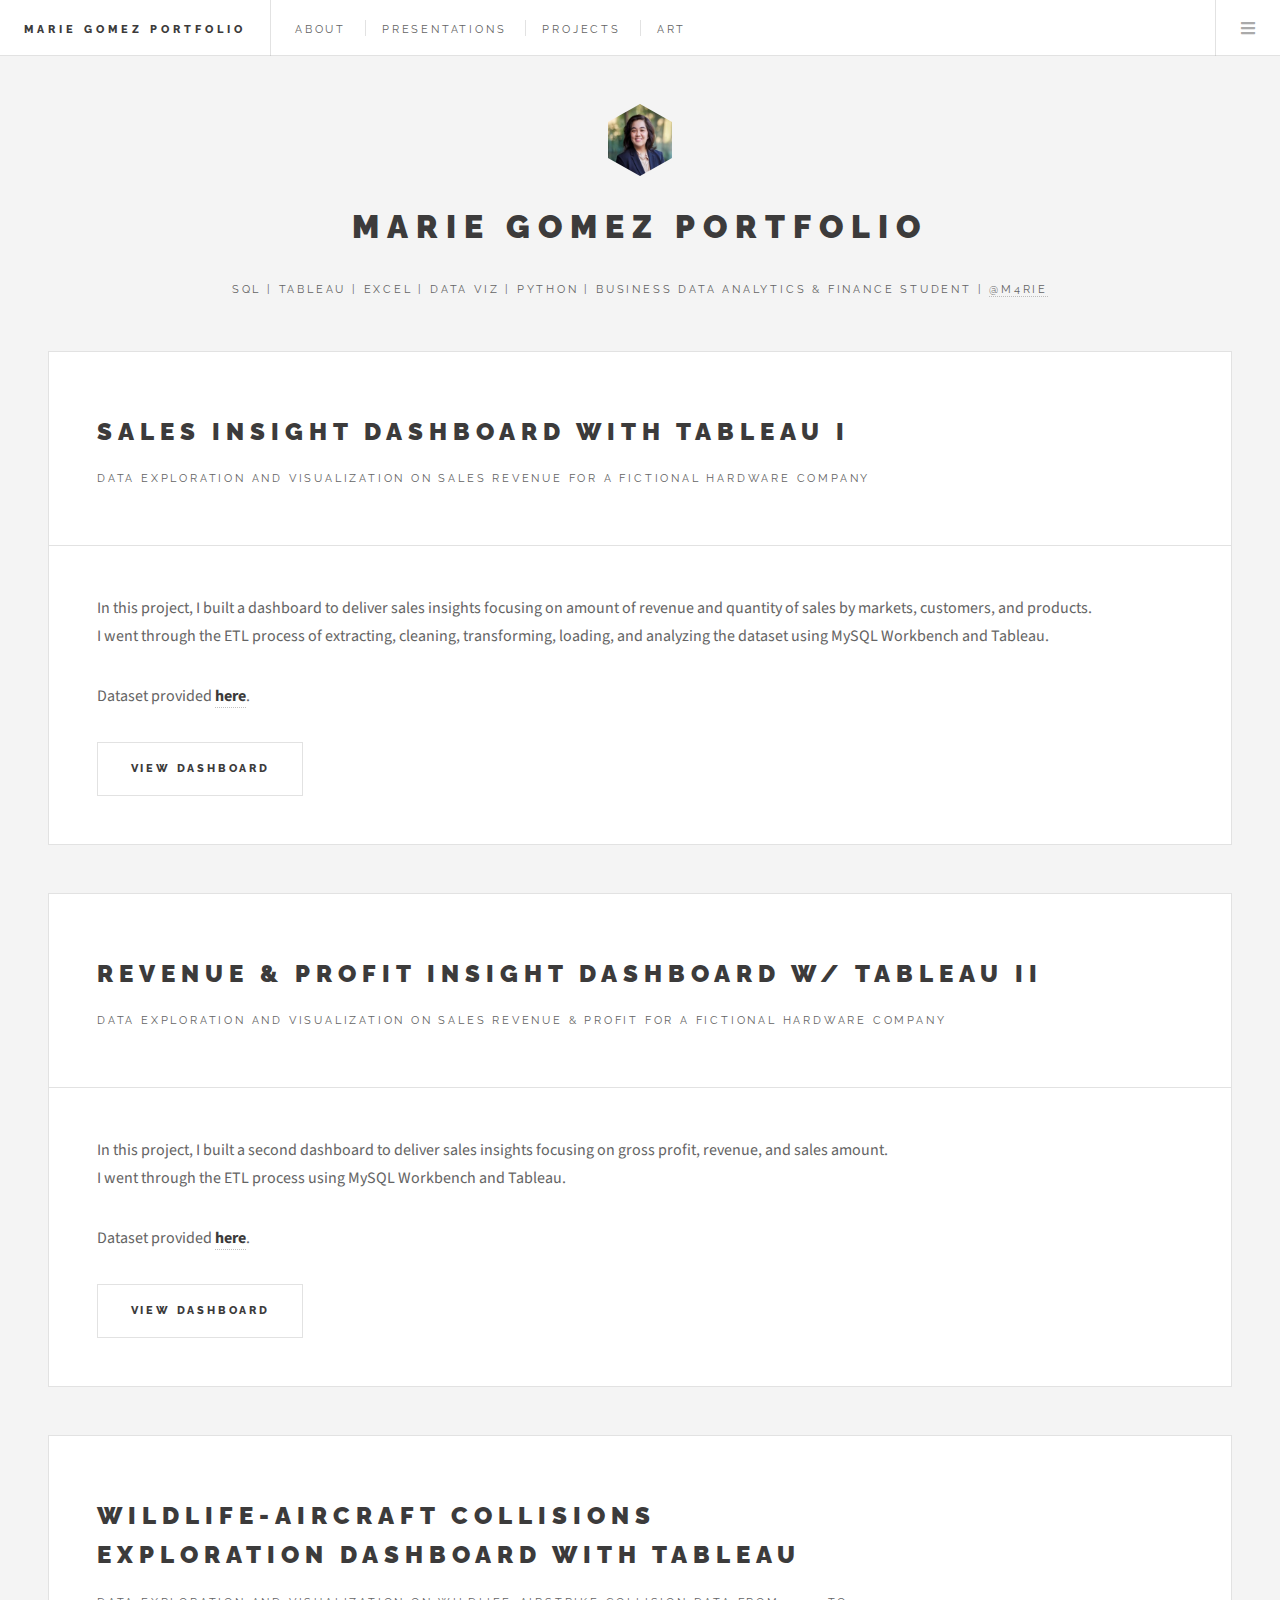
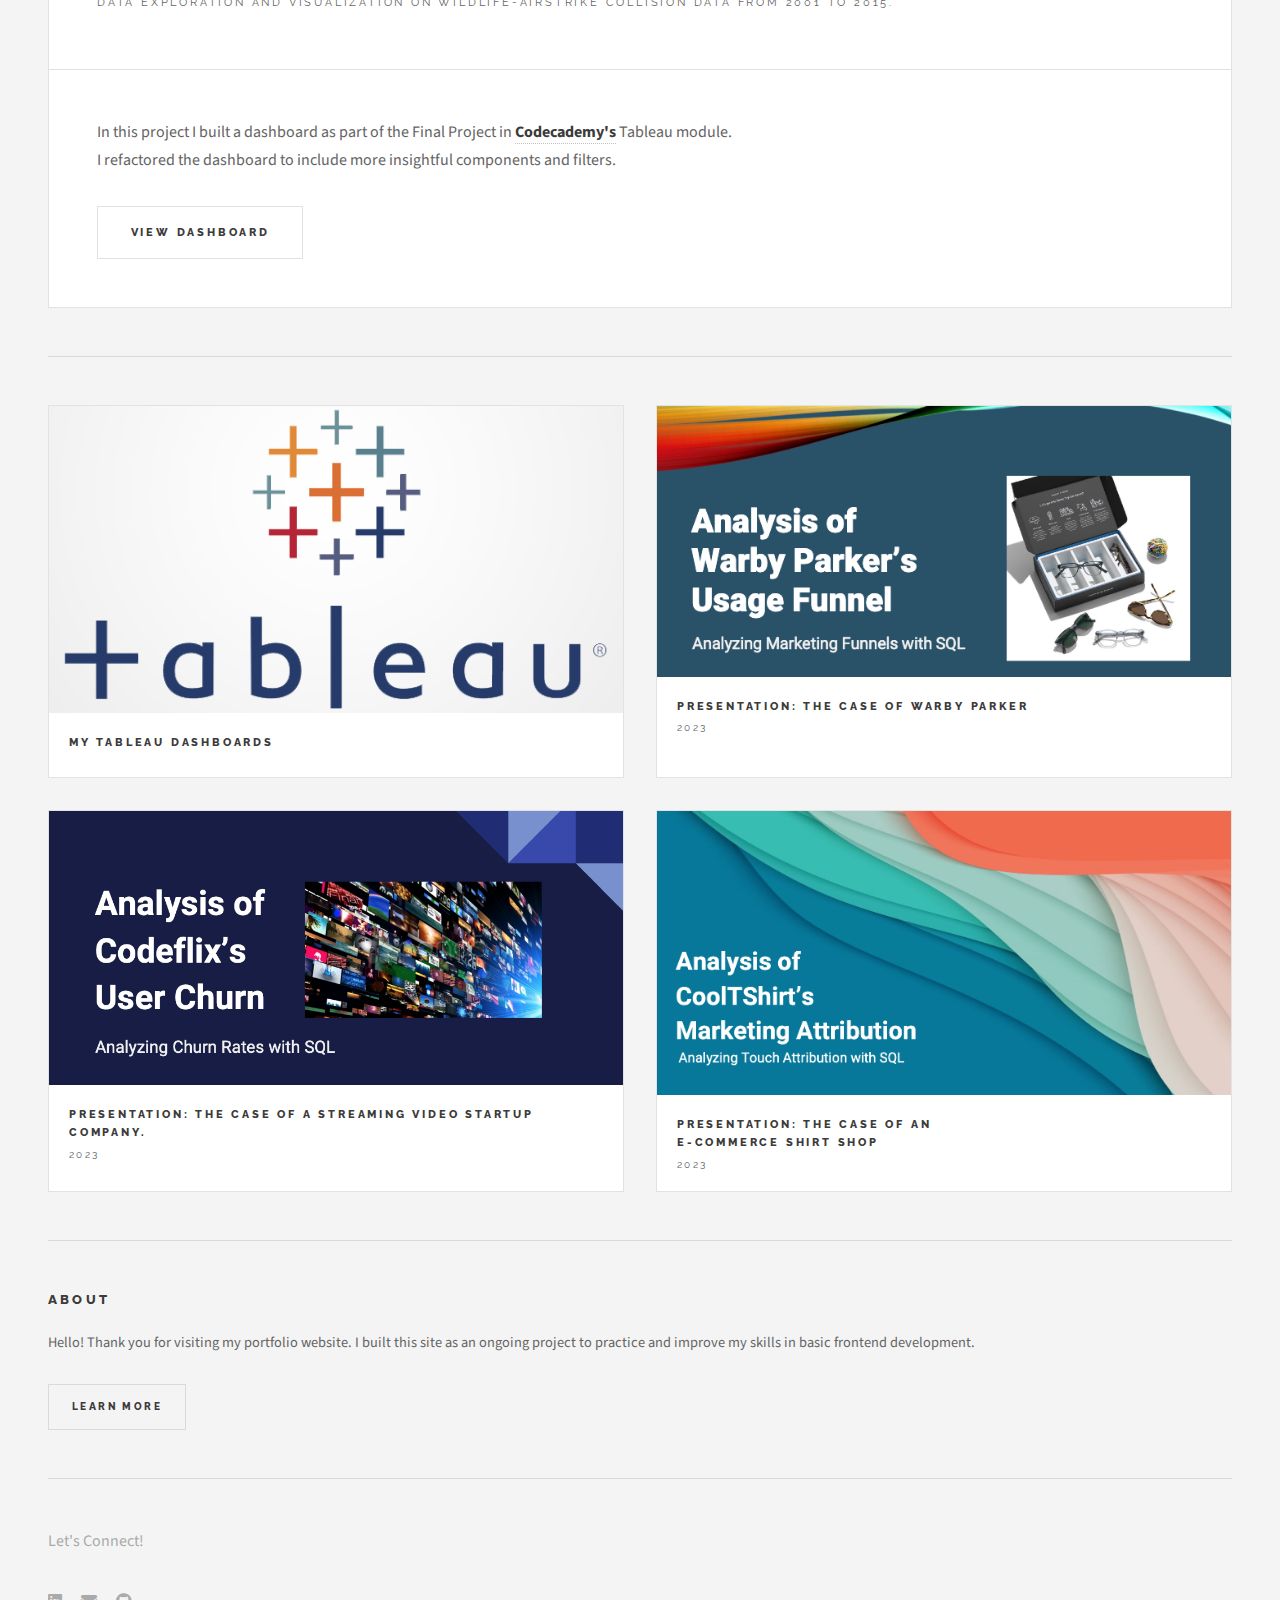
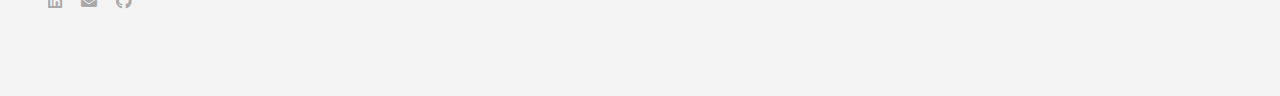
==== commit 12c5c03e: "Update index.html" ====
--- a/index.html
+++ b/index.html
@@ -23,8 +23,8 @@
           <ul>
             <li><a href="about2.html">About</a></li>
             <li><a href="presentations2.html">Presentations</a></li>
-            <li><a href="WIP2.html">What I am working on right now</a></li>
-            <li><a href="art2.html">Art I have created</a></li>
+            <li><a href="WIP2.html">Projects</a></li>
+            <li><a href="art2.html">Art</a></li>
           </ul>
         </nav>
         <nav class="main">
@@ -53,12 +53,12 @@
             </li>
             <li>
               <a href="WIP2.html">
-                <h3>Work in Progress</h3>
+                <h3>Projects</h3>
               </a>
             </li>
             <li>
               <a href="art2.html">
-                <h3>Art I have created</h3>
+                <h3>Art</h3>
               </a>
             </li>
           </ul>
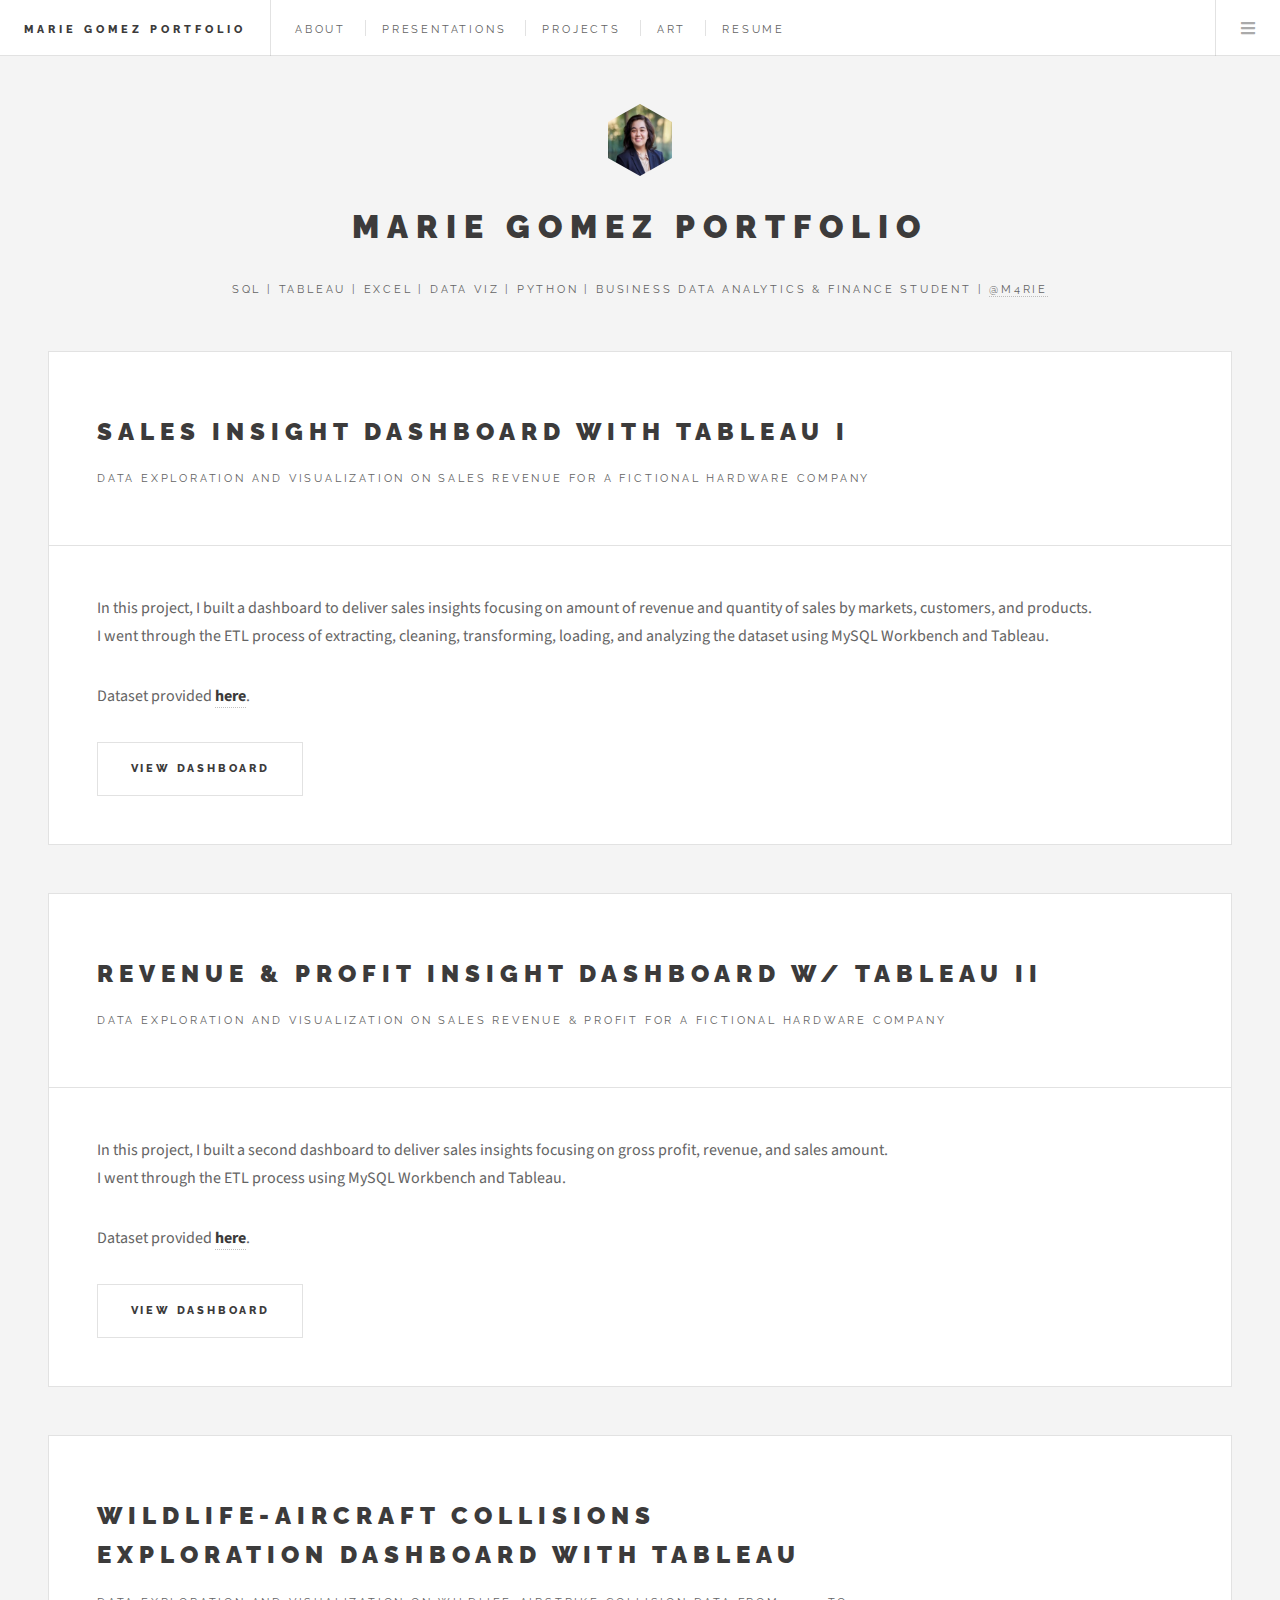
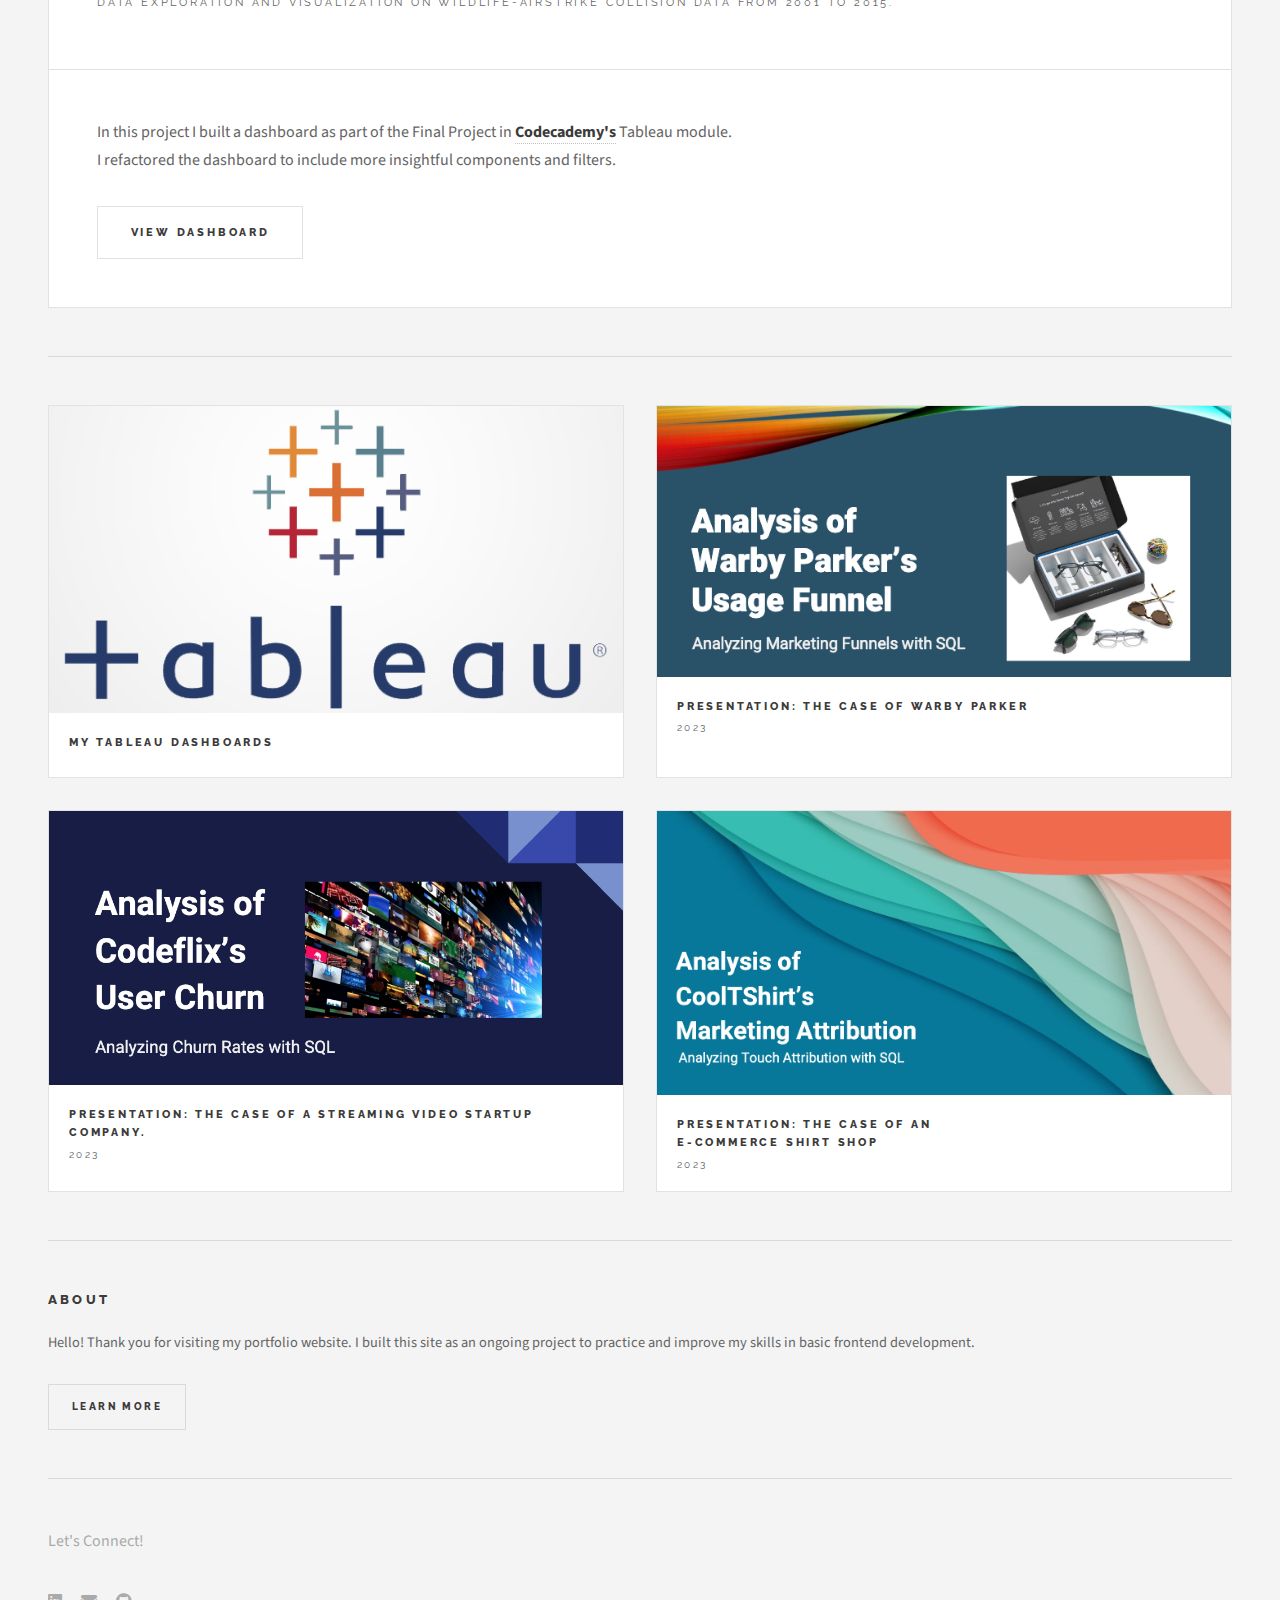
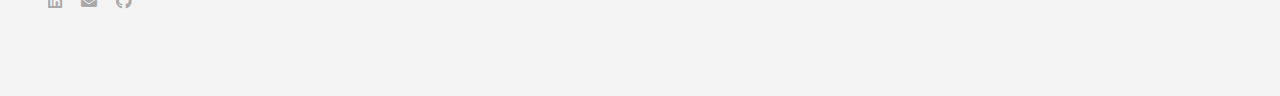
==== commit 67be03f9: "Update index.html" ====
--- a/index.html
+++ b/index.html
@@ -25,6 +25,7 @@
             <li><a href="presentations2.html">Presentations</a></li>
             <li><a href="WIP2.html">Projects</a></li>
             <li><a href="art2.html">Art</a></li>
+	     <li><a target='_blank' href="https://drive.google.com/file/d/1wpUKsX_aZmBKESBFrIdCYfacV83BtsLS/view?usp=sharing">Resume</a></li>
           </ul>
         </nav>
         <nav class="main">
@@ -59,6 +60,11 @@
             <li>
               <a href="art2.html">
                 <h3>Art</h3>
+              </a>
+            </li>
+		  <li>
+              <a target='_blank' href="https://drive.google.com/file/d/1wpUKsX_aZmBKESBFrIdCYfacV83BtsLS/view?usp=sharing">
+                <h3>Resume</h3>
               </a>
             </li>
           </ul>
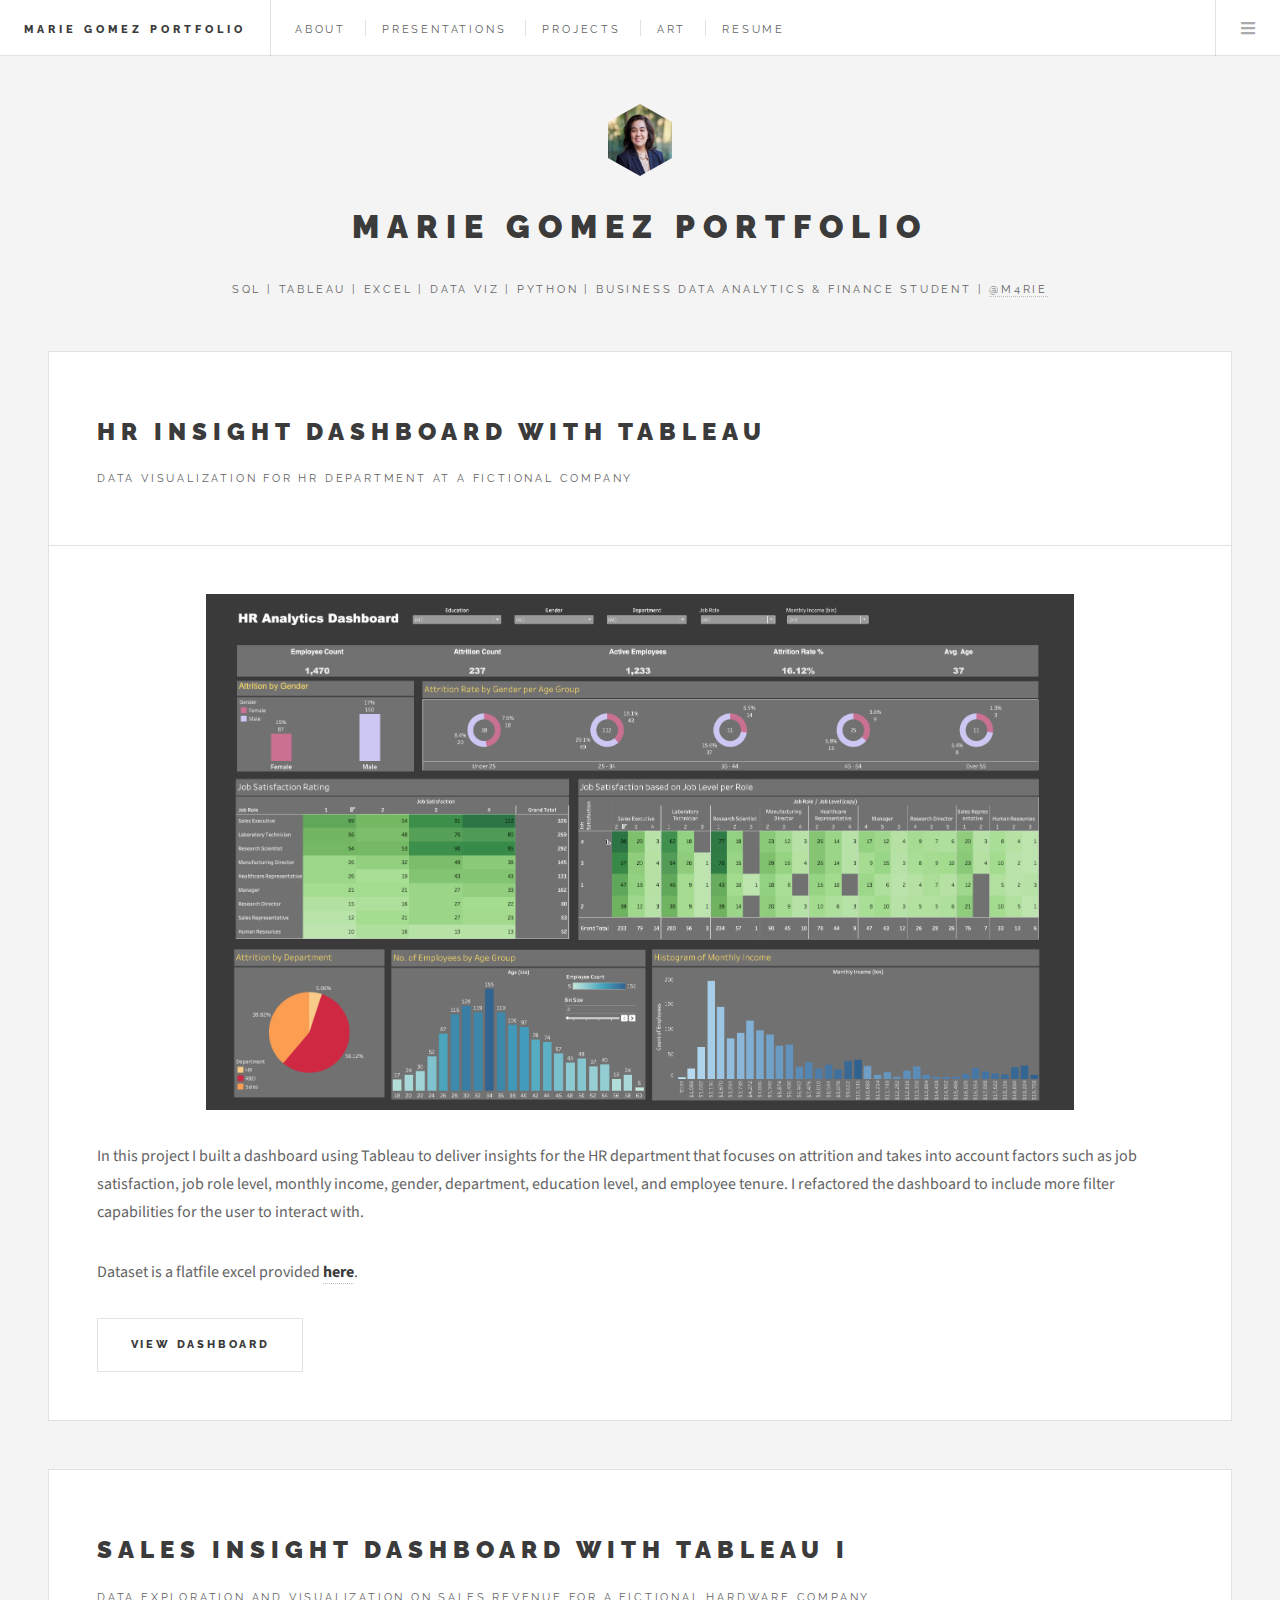
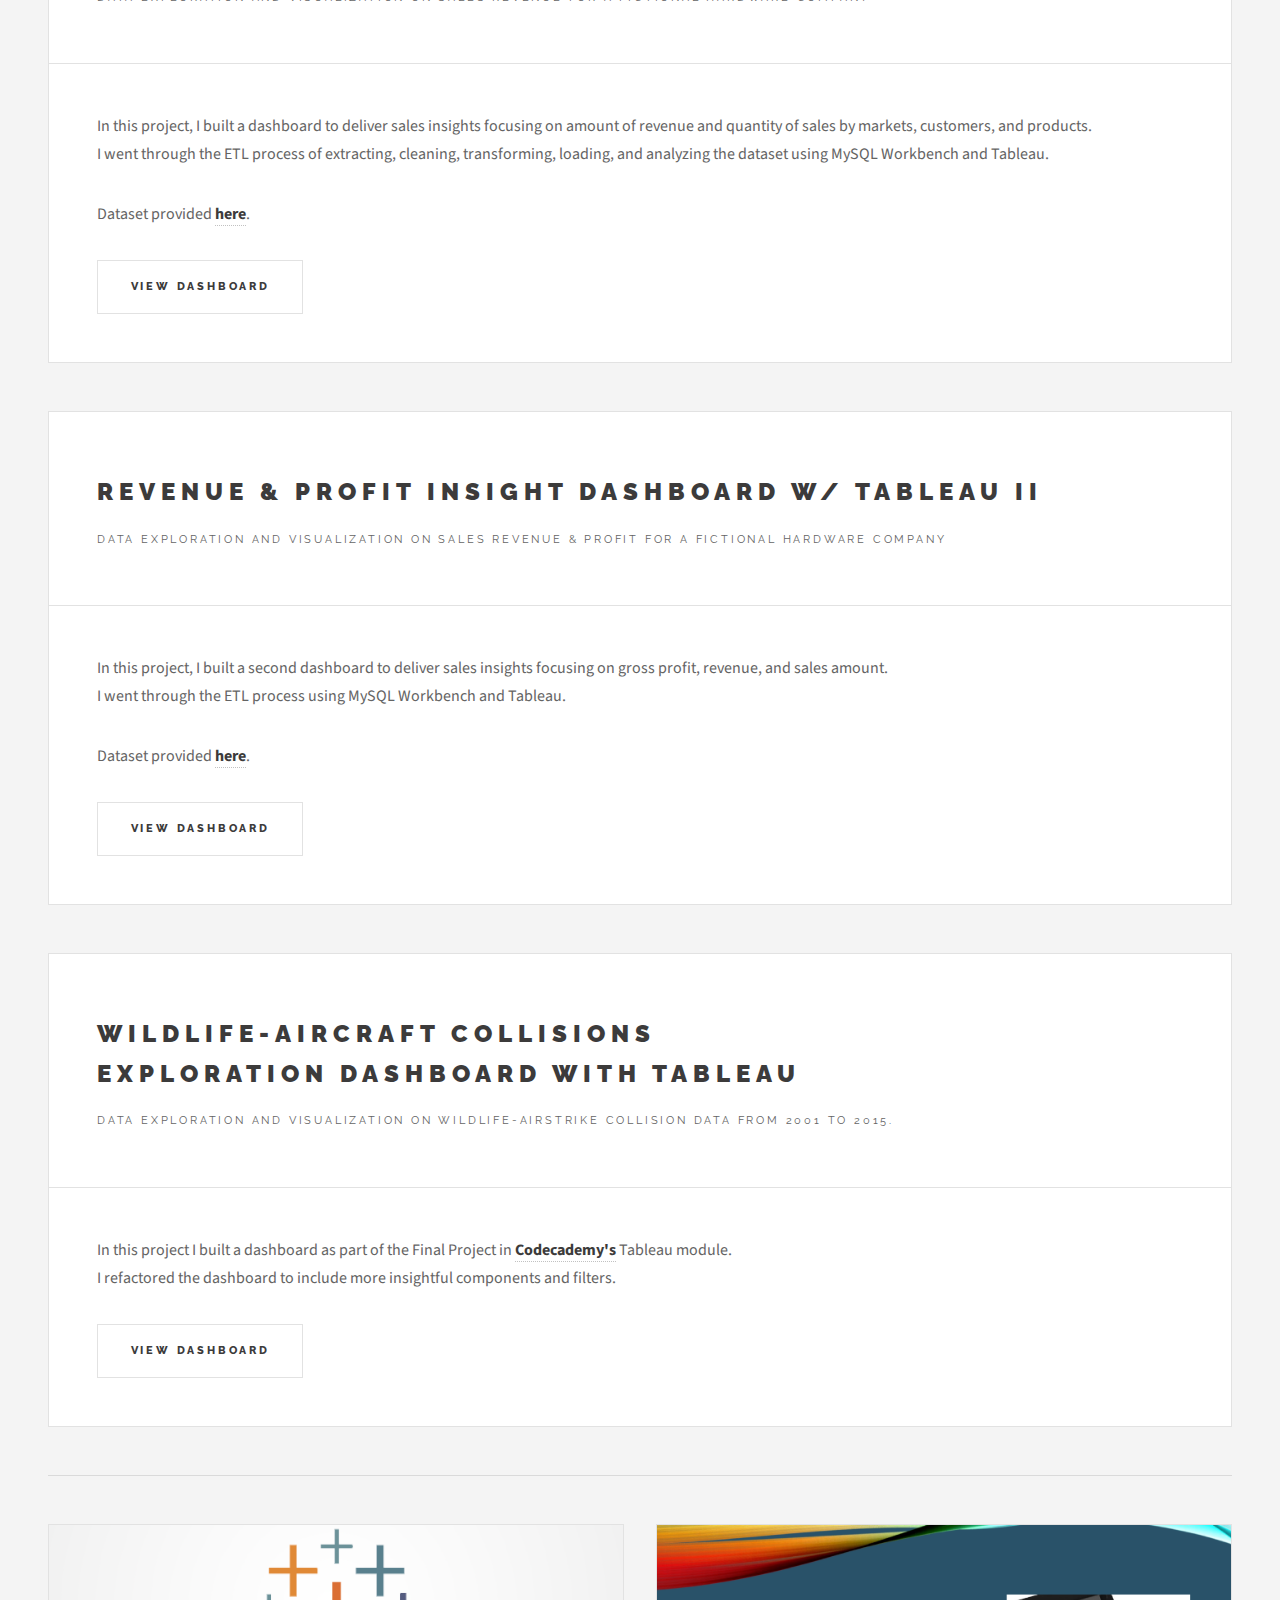
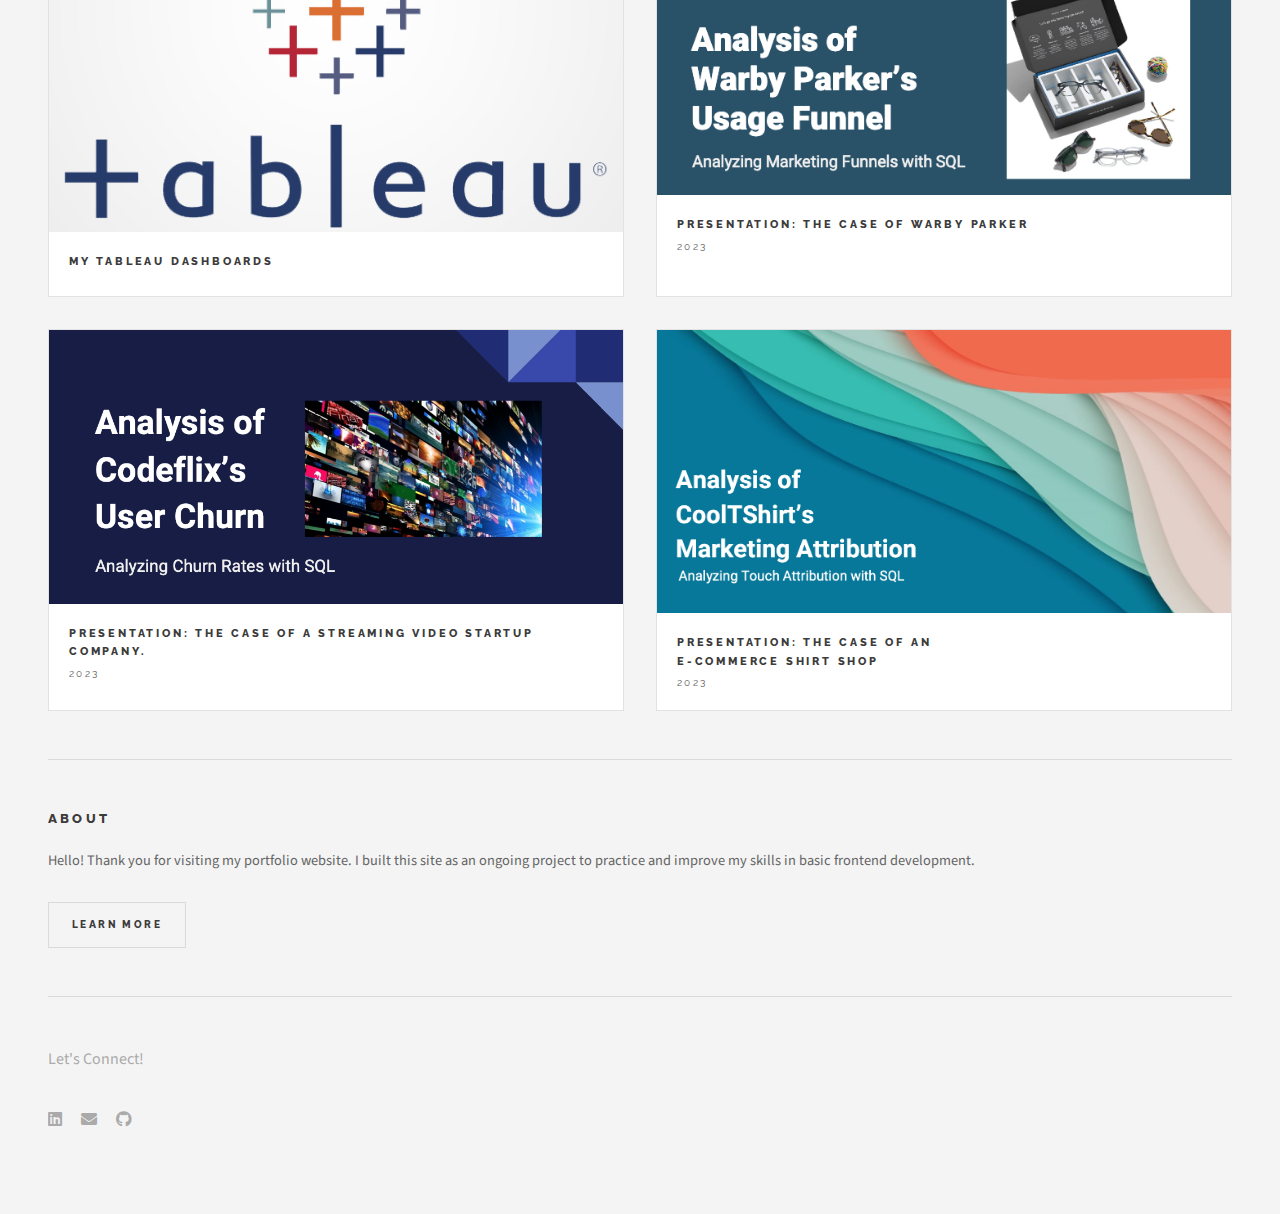
==== commit 169678e3: "Update index.html" ====
--- a/index.html
+++ b/index.html
@@ -73,6 +73,30 @@
 
       <!-- Main -->
       <div id="main">
+	      
+	 <!-- Post: TAB 0 -->
+          <article class="post">
+            <header>
+              <div class="title">
+                <h2><a href="single.html">HR Insight DashBoard with Tableau</a></h2>
+                <p>DATA VISUALIZATION FOR HR Department AT A FICTIONAL COMPANY</p>
+              </div>
+            </header>
+            <a href="single.html" class="image featured"><img src="images/hr_dash.png" alt="" /></a>
+            <p></p>
+            <p>In this project I built a dashboard using Tableau to deliver insights for the HR department that focuses on attrition and takes into account factors such as job satisfaction, job role level, monthly income, gender, department, education level, and employee tenure. 
+              I refactored the dashboard to include more filter capabilities for the user to interact with.</p>
+            <p> Dataset is a flatfile excel provided <a target = '_blank' href="https://docs.google.com/spreadsheets/d/1-1Ldoe-DwZTL77tdMtRgZAIzeAzs0jh3/edit#gid=2089618187"><b>here</b></a>.
+            <footer>
+              <ul class="actions">
+                <li><a target="_blank" href="https://public.tableau.com/views/HRAnalyticsDashboardexercise/HRAnalyticsDashboard?:language=en-US&:display_count=n&:origin=viz_share_link" class="button large">View DashBoard</a></li>
+              </ul>
+             
+            </footer>
+          </article>  
+	      
+	      
+	      
         <!-- Post: TAB 1-->
         <article class="post">
           <header>
